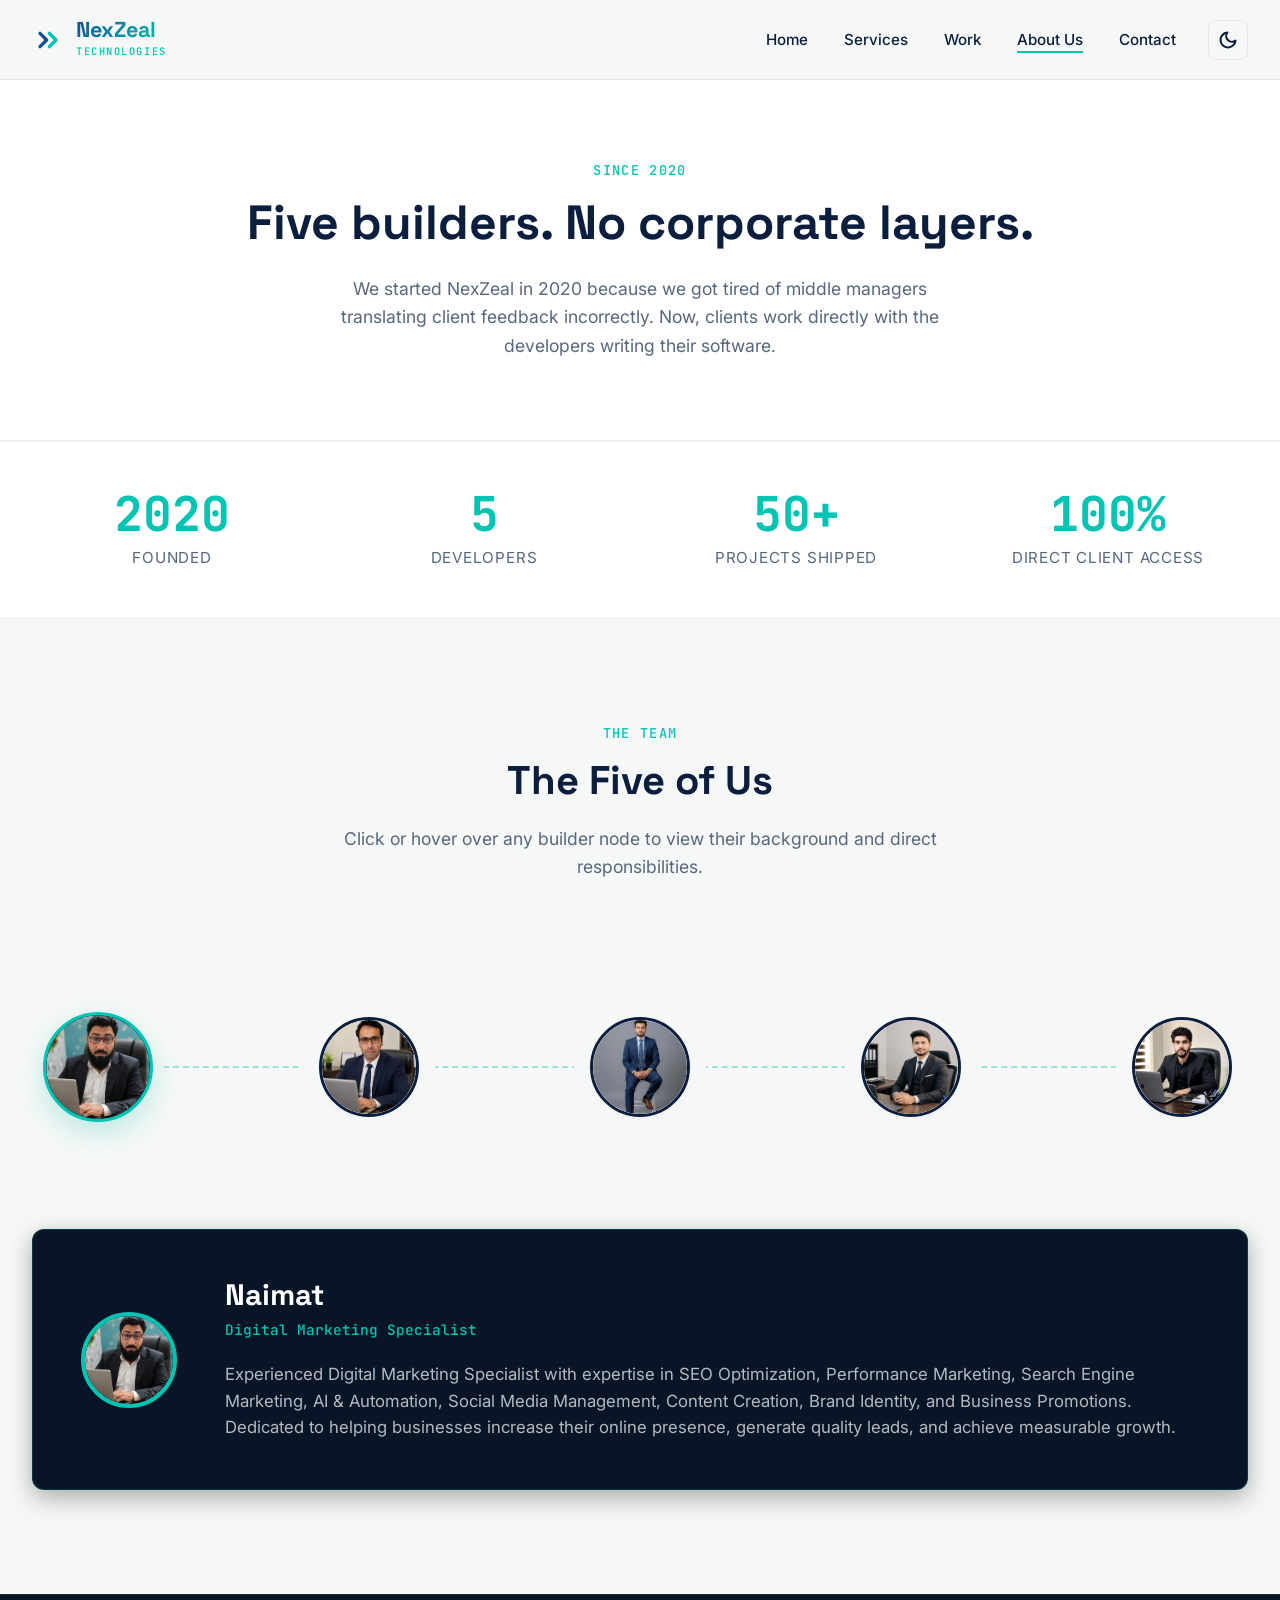
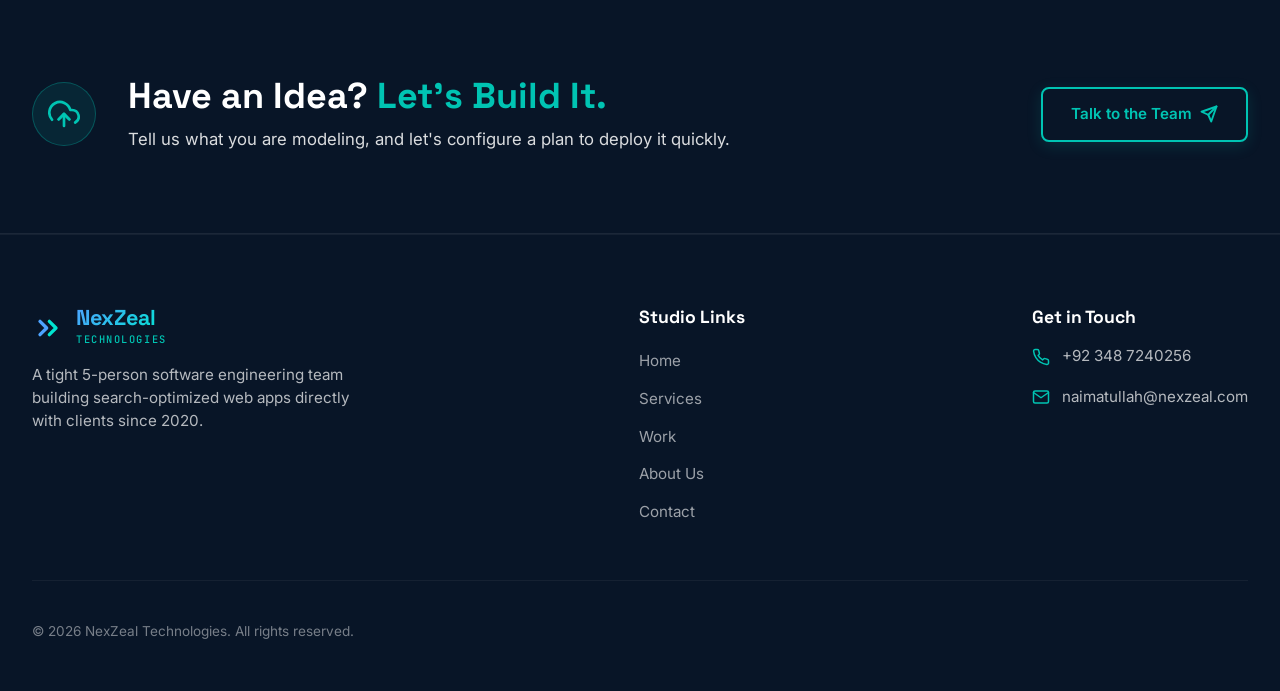
==== about.html @ e2d45c92 "J" ====
<!DOCTYPE html>
<html lang="en">
<head>
    <meta charset="UTF-8">
    <meta name="viewport" content="width=device-width, initial-scale=1.0">
    <title>About Us — NexZeal Technologies Team</title>
    <meta name="description" content="Meet Naimat, Sohail, Haseeb, Hamza, and Irfan — the hands-on engineering team behind NexZeal.">
    <!-- CSS Link -->
    <link rel="stylesheet" href="css/main.css?v=1.2.8">
    <script>
        if (localStorage.getItem('theme') === 'dark') {
            document.documentElement.classList.add('dark-theme');
        }
    </script>
</head>
<body>
    <!-- Preloader Overlay -->
    <div id="preloader" class="preloader">
        <div class="preloader-inner">
            <div class="preloader-logo-wrapper">
                <div class="preloader-icon-container">
                    <div class="preloader-logo-icon">
                        <svg viewBox="0 0 24 24" width="24" height="24" stroke="currentColor" stroke-width="2.5" fill="none" stroke-linecap="round" stroke-linejoin="round">
                            <polyline points="13 17 18 12 13 7"></polyline>
                            <polyline points="6 17 11 12 6 7"></polyline>
                        </svg>
                    </div>
                    <div class="preloader-spinner"></div>
                </div>
                <div class="preloader-logo-text">
                    <span class="preloader-logo-main">NexZeal</span>
                    <span class="preloader-logo-sub">TECHNOLOGIES</span>
                </div>
            </div>
        </div>
    </div>

    <!-- ==========================================================================
       A. NAVBAR
       ========================================================================== -->
    <nav class="navbar">
        <div class="container">
            <a href="index.html" class="logo" aria-label="NexZeal Technologies Home">
                <div class="logo-icon">
                    <svg viewBox="0 0 24 24" width="32" height="32" stroke="currentColor" stroke-width="2.5" fill="none" stroke-linecap="round" stroke-linejoin="round">
                        <polyline points="13 17 18 12 13 7"></polyline>
                        <polyline points="6 17 11 12 6 7"></polyline>
                    </svg>
                </div>
                <div class="logo-text">
                    <span class="logo-main">NexZeal</span>
                    <span class="logo-sub">TECHNOLOGIES</span>
                </div>
            </a>
            
            <ul class="nav-menu">
                <li><a href="index.html" class="nav-link">Home</a></li>
                <li><a href="services.html" class="nav-link">Services</a></li>
                <li><a href="work.html" class="nav-link">Work</a></li>
                <li><a href="about.html" class="nav-link active">About Us</a></li>
                <li><a href="contact.html" class="nav-link">Contact</a></li>
            </ul>

            <div class="nav-actions">
                <button class="theme-toggle-btn" aria-label="Toggle Light/Dark Theme">
                    <svg class="moon-icon" viewBox="0 0 24 24" width="20" height="20" stroke="currentColor" stroke-width="2.5" fill="none" stroke-linecap="round" stroke-linejoin="round">
                        <path d="M21 12.79A9 9 0 1 1 11.21 3 7 7 0 0 0 21 12.79z"></path>
                    </svg>
                    <svg class="sun-icon" viewBox="0 0 24 24" width="20" height="20" stroke="currentColor" stroke-width="2.5" fill="none" stroke-linecap="round" stroke-linejoin="round">
                        <circle cx="12" cy="12" r="5"></circle>
                        <line x1="12" y1="1" x2="12" y2="3"></line>
                        <line x1="12" y1="21" x2="12" y2="23"></line>
                        <line x1="4.22" y1="4.22" x2="5.64" y2="5.64"></line>
                        <line x1="18.36" y1="18.36" x2="19.78" y2="19.78"></line>
                        <line x1="1" y1="12" x2="3" y2="12"></line>
                        <line x1="21" y1="12" x2="23" y2="12"></line>
                        <line x1="4.22" y1="19.78" x2="5.64" y2="18.36"></line>
                        <line x1="18.36" y1="5.64" x2="19.78" y2="4.22"></line>
                    </svg>
                </button>
                <button class="menu-toggle" aria-label="Toggle navigation menu" aria-expanded="false">
                    <svg viewBox="0 0 24 24" width="28" height="28" stroke="currentColor" stroke-width="2" fill="none" stroke-linecap="round" stroke-linejoin="round">
                        <line x1="3" y1="12" x2="21" y2="12"></line>
                        <line x1="3" y1="6" x2="21" y2="6"></line>
                        <line x1="3" y1="18" x2="21" y2="18"></line>
                    </svg>
                </button>
            </div>
        </div>
    </nav>

    <!-- ==========================================================================
       B. PAGE HEADER
       ========================================================================== -->
    <header class="section-padding" style="background-color: var(--color-white); border-bottom: 1px solid var(--border-color); padding: 5rem 0;">
        <div class="container" style="text-align: center;">
            <span class="section-eyebrow">SINCE 2020</span>
            <h1 class="section-title reveal" style="font-size: 3rem; max-width: 800px; margin: 0 auto 1.5rem;">Five builders. No corporate layers.</h1>
            <p class="section-subtext reveal" style="max-width: 600px; margin: 0 auto;">We started NexZeal in 2020 because we got tired of middle managers translating client feedback incorrectly. Now, clients work directly with the developers writing their software.</p>
        </div>
    </header>

    <!-- ==========================================================================
       C. STATS STRIP
       ========================================================================== -->
    <section class="stats-strip">
        <div class="container">
            <div class="stats-grid">
                <div class="stat-item reveal">
                    <div class="stat-num">2020</div>
                    <div class="stat-label">Founded</div>
                </div>
                <div class="stat-item reveal">
                    <div class="stat-num">5</div>
                    <div class="stat-label">Developers</div>
                </div>
                <div class="stat-item reveal">
                    <div class="stat-num">50+</div>
                    <div class="stat-label">Projects Shipped</div>
                </div>
                <div class="stat-item reveal">
                    <div class="stat-num">100%</div>
                    <div class="stat-label">Direct Client Access</div>
                </div>
            </div>
        </div>
    </section>

    <!-- ==========================================================================
       D. THE FOUR OF US
       ========================================================================== -->
    <main class="section-padding">
        <div class="container">
            <div class="section-header reveal">
                <span class="section-eyebrow">THE TEAM</span>
                <h2 class="section-title">The Five of Us</h2>
                <p class="section-subtext">Click or hover over any builder node to view their background and direct responsibilities.</p>
            </div>

            <!-- Badge Interactive System -->
            <div class="team-container reveal">
                <div class="team-flow-wrapper">
                    <div class="team-connecting-line"></div>
                    
                    <!-- Node 1 -->
                    <div class="team-badge-node active" data-member="NA">
                        <div class="team-badge-circle">
                            <img src="img/avatar_naimat.jpg" alt="Naimat" class="team-node-img">
                        </div>
                    </div>
                    
                    <!-- Node 2 -->
                    <div class="team-badge-node" data-member="SO">
                        <div class="team-badge-circle">
                            <img src="img/avatar_sohail.jpg" alt="Sohail" class="team-node-img">
                        </div>
                    </div>

                    <!-- Node 3 -->
                    <div class="team-badge-node" data-member="HA">
                        <div class="team-badge-circle">
                            <img src="img/avatar_haseeb.jpg" alt="Haseeb" class="team-node-img">
                        </div>
                    </div>

                    <!-- Node 4 -->
                    <div class="team-badge-node" data-member="HM">
                        <div class="team-badge-circle">
                            <img src="img/avatar_hamza.jpg" alt="Hamza" class="team-node-img">
                        </div>
                    </div>

                    <!-- Node 5 -->
                    <div class="team-badge-node" data-member="IR">
                        <div class="team-badge-circle">
                            <img src="img/avatar_irfan.jpg" alt="Irfan" class="team-node-img">
                        </div>
                    </div>
                </div>

                <!-- Biography Card Panel -->
                <div class="team-details-card">
                    <div class="team-details-avatar" id="detail-avatar">
                        <img src="img/avatar_naimat.jpg" alt="Naimat" id="detail-avatar-img">
                    </div>
                    <div class="team-details-info">
                        <h3 id="detail-name">Naimat</h3>
                        <span id="detail-role">Digital Marketing Specialist</span>
                        <p id="detail-bio">Experienced Digital Marketing Specialist with expertise in SEO Optimization, Performance Marketing, Search Engine Marketing, AI & Automation, Social Media Management, Content Creation, Brand Identity, and Business Promotions. Dedicated to helping businesses increase their online presence, generate quality leads, and achieve measurable growth.</p>
                    </div>
                </div>
            </div>
        </div>
    </main>

    <!-- ==========================================================================
       E. CTA BANNER
       ========================================================================== -->
    <section class="cta-banner">
        <div class="container">
            <div class="cta-box">
                <div class="cta-content-wrapper">
                    <div class="cta-badge-icon">
                        <svg viewBox="0 0 24 24" width="32" height="32" stroke="currentColor" stroke-width="2" fill="none" stroke-linecap="round" stroke-linejoin="round">
                            <polyline points="16 16 12 12 8 16"></polyline>
                            <line x1="12" y1="12" x2="12" y2="21"></line>
                            <path d="M20.39 18.39A5 5 0 0 0 18 9h-1.26A8 8 0 1 0 3 16.3"></path>
                            <polyline points="16 16 12 12 8 16"></polyline>
                        </svg>
                    </div>
                    <div class="cta-content">
                        <h2>Have an Idea? <span class="text-teal">Let's Build It.</span></h2>
                        <p>Tell us what you are modeling, and let's configure a plan to deploy it quickly.</p>
                    </div>
                </div>
                <a href="contact.html" class="btn btn-primary">
                    Talk to the Team
                    <svg viewBox="0 0 24 24" width="18" height="18" stroke="currentColor" stroke-width="2.5" fill="none" stroke-linecap="round" stroke-linejoin="round">
                        <line x1="22" y1="2" x2="11" y2="13"></line>
                        <polygon points="22 2 15 22 11 13 2 9 22 2"></polygon>
                    </svg>
                </a>
            </div>
        </div>
    </section>

    <!-- ==========================================================================
       F. FOOTER
       ========================================================================== -->
    <footer class="footer">
        <div class="container">
            <div class="footer-top">
                <div class="footer-brand">
                    <a href="index.html" class="logo">
                        <div class="logo-icon">
                            <svg viewBox="0 0 24 24" width="32" height="32" stroke="currentColor" stroke-width="2.5" fill="none" stroke-linecap="round" stroke-linejoin="round">
                                <polyline points="13 17 18 12 13 7"></polyline>
                                <polyline points="6 17 11 12 6 7"></polyline>
                            </svg>
                        </div>
                        <div class="logo-text">
                            <span class="logo-main">NexZeal</span>
                            <span class="logo-sub">TECHNOLOGIES</span>
                        </div>
                    </a>
                    <p class="footer-desc">A tight 5-person software engineering team building search-optimized web apps directly with clients since 2020.</p>
                </div>
                
                <div class="footer-links-col">
                    <h4 class="footer-links-title">Studio Links</h4>
                    <ul class="footer-links-list">
                        <li class="footer-link-item"><a href="index.html">Home</a></li>
                        <li class="footer-link-item"><a href="services.html">Services</a></li>
                        <li class="footer-link-item"><a href="work.html">Work</a></li>
                        <li class="footer-link-item"><a href="about.html">About Us</a></li>
                        <li class="footer-link-item"><a href="contact.html">Contact</a></li>
                    </ul>
                </div>

                <div class="footer-contact-info">
                    <h4 class="footer-links-title">Get in Touch</h4>
                    <div class="footer-contact-item">
                        <svg viewBox="0 0 24 24" width="18" height="18" stroke="currentColor" stroke-width="2" fill="none" stroke-linecap="round" stroke-linejoin="round">
                            <path d="M22 16.92v3a2 2 0 0 1-2.18 2 19.79 19.79 0 0 1-8.63-3.07 19.5 19.5 0 0 1-6-6 19.79 19.79 0 0 1-3.07-8.67A2 2 0 0 1 4.11 2h3a2 2 0 0 1 2 1.72 12.84 12.84 0 0 0 .7 2.81 2 2 0 0 1-.45 2.11L8.09 9.91a16 16 0 0 0 6 6l1.27-1.27a2 2 0 0 1 2.11-.45 12.84 12.84 0 0 0 2.81.7A2 2 0 0 1 22 16.92z"></path>
                        </svg>
                        <span>+92 348 7240256</span>
                    </div>
                    <div class="footer-contact-item">
                        <svg viewBox="0 0 24 24" width="18" height="18" stroke="currentColor" stroke-width="2" fill="none" stroke-linecap="round" stroke-linejoin="round">
                            <path d="M4 4h16c1.1 0 2 .9 2 2v12c0 1.1-.9 2-2 2H4c-1.1 0-2-.9-2-2V6c0-1.1.9-2 2-2z"></path>
                            <polyline points="22,6 12,13 2,6"></polyline>
                        </svg>
                        <span>naimatullah@nexzeal.com</span>
                    </div>
                </div>
            </div>

            <div class="footer-bottom">
                <p>&copy; 2026 NexZeal Technologies. All rights reserved.</p>
            </div>
        </div>
    </footer>

    <!-- Script File -->
    <script src="js/main.js?v=1.2.8"></script>
</body>
</html>
---- css/main.css ----
/* ==========================================================================
   NEXZEAL TECHNOLOGIES - DESIGN SYSTEM & LAYOUTS
   ========================================================================== */

/* Typography Import */
@import url('https://fonts.googleapis.com/css2?family=Space+Grotesk:wght@600;700&family=Inter:wght@400;500;600&family=JetBrains+Mono:wght@400;500&display=swap');

:root {
    /* Color Tokens */
    --color-brand-blue: #154f93;
    --color-brand-teal: #00c4b3;
    --brand-gradient: linear-gradient(135deg, var(--color-brand-blue) 0%, var(--color-brand-teal) 100%);

    --color-navy-ink: #0B1E3D;
    --color-navy-deep: #081527;
    --color-teal: var(--color-brand-teal);
    --color-teal-bright: #00e5d0;
    --color-paper: #F6F8F7;
    --color-mist: #E6F9F7;
    --color-light-blue: #E8F1FC;
    --color-slate: #56677E;
    --color-white: #FFFFFF;
    --border-color: rgba(11, 30, 61, 0.08);

    /* Fonts */
    --font-heading: 'Space Grotesk', sans-serif;
    --font-body: 'Inter', sans-serif;
    --font-mono: 'JetBrains Mono', monospace;

    /* Spacing & Borders */
    --radius-lg: 12px;
    --radius-md: 8px;
    --radius-circle: 50%;
    
    /* Shadows */
    --shadow-sm: 0 4px 12px rgba(11, 30, 61, 0.02);
    --shadow-md: 0 10px 30px rgba(11, 30, 61, 0.05);
    --shadow-lg: 0 20px 40px rgba(11, 30, 61, 0.08);

    /* Spacing & Transitions */
    --transition: all 0.3s cubic-bezier(0.16, 1, 0.3, 1);
}

/* Dark Theme Variables */
.dark-theme {
    --color-paper: #081527;
    --color-white: #0B1E3D;
    --color-navy-ink: #FFFFFF;
    --color-navy-deep: #030A14;
    --color-mist: rgba(0, 196, 179, 0.12);
    --color-light-blue: #0E2954;
    --color-slate: #A0B0C5;
    --border-color: rgba(255, 255, 255, 0.12);
}

/* Base Resets */
*, *::before, *::after {
    box-sizing: border-box;
    margin: 0;
    padding: 0;
}

html {
    scroll-behavior: smooth;
    font-size: 16px;
    -webkit-font-smoothing: antialiased;
    background-color: var(--color-paper);
    max-width: 100%;
    overflow-x: hidden;
}

body {
    font-family: var(--font-body);
    background-color: var(--color-paper);
    color: var(--color-navy-ink);
    line-height: 1.6;
    max-width: 100%;
    overflow-x: hidden;
}

/* Typography & Links */
h1, h2, h3, h4, h5, h6 {
    font-family: var(--font-heading);
    font-weight: 700;
    color: var(--color-navy-ink);
    line-height: 1.2;
}

a {
    color: inherit;
    text-decoration: none;
    transition: var(--transition);
}

img {
    max-width: 100%;
    height: auto;
    display: block;
}

.text-teal {
    color: var(--color-teal);
}

/* Layout Container */
.container {
    width: 100%;
    max-width: 1280px;
    margin: 0 auto;
    padding: 0 2rem;
}

.section-padding {
    padding: 6.5rem 0;
}

.section-header {
    text-align: center;
    max-width: 700px;
    margin: 0 auto 4rem auto;
}

.section-eyebrow {
    font-family: var(--font-mono);
    font-size: 0.85rem;
    font-weight: 500;
    color: var(--color-teal);
    text-transform: uppercase;
    letter-spacing: 0.1em;
    margin-bottom: 0.75rem;
    display: block;
}

.section-title {
    font-size: 2.5rem;
    margin-bottom: 1.25rem;
}

.section-subtext {
    font-size: 1.1rem;
    color: var(--color-slate);
}

/* Buttons */
.btn {
    display: inline-flex;
    align-items: center;
    justify-content: center;
    font-family: var(--font-body);
    font-weight: 600;
    font-size: 0.95rem;
    padding: 0.85rem 1.75rem;
    border-radius: var(--radius-md);
    border: 2px solid transparent;
    cursor: pointer;
    transition: var(--transition);
    gap: 0.5rem;
}

.btn-primary {
    background: #081527;
    color: #00c4b3;
    border: 2px solid #00c4b3;
    box-shadow: 0 4px 15px rgba(0, 196, 179, 0.15);
}

.btn-primary:hover, .btn-primary:focus {
    background: #00c4b3;
    color: #081527;
    box-shadow: 0 8px 25px rgba(0, 196, 179, 0.35);
    transform: translateY(-2px);
    outline: none;
}

.btn-secondary {
    background-color: #081527;
    border: 2px solid #00c4b3;
    color: #00c4b3;
    box-shadow: 0 4px 15px rgba(0, 196, 179, 0.15);
}

.btn-secondary:hover, .btn-secondary:focus {
    background-color: #00c4b3;
    color: #081527;
    box-shadow: 0 8px 25px rgba(0, 196, 179, 0.35);
    transform: translateY(-2px);
    outline: none;
}

.btn-ghost {
    background-color: transparent;
    color: #00c4b3;
    border-color: transparent;
}

.btn-ghost:hover, .btn-ghost:focus {
    color: #00e5d0;
    outline: none;
}

/* Keyboard Accessibility */
a:focus-visible, button:focus-visible, input:focus-visible, textarea:focus-visible {
    outline: 3px solid var(--color-teal);
    outline-offset: 3px;
}

/* ==========================================================================
   ANIMATIONS & TRANSITIONS (SCROLL & HOVER)
   ========================================================================== */
.reveal {
    opacity: 0;
    transform: translateY(20px);
    transition: opacity 0.6s cubic-bezier(0.16, 1, 0.3, 1), transform 0.6s cubic-bezier(0.16, 1, 0.3, 1);
}

.reveal.revealed {
    opacity: 1;
    transform: translateY(0);
}

/* Page Section Scroll Reveal Animations */
.section-reveal {
    opacity: 0;
    transition: opacity 1.2s cubic-bezier(0.16, 1, 0.3, 1);
}

.section-reveal > * {
    transform: translateY(15px);
    transition: transform 1.2s cubic-bezier(0.16, 1, 0.3, 1);
}

.section-reveal.section-revealed {
    opacity: 1;
}

.section-reveal.section-revealed > * {
    transform: translateY(0);
}

/* Typing cursor animation */
.typing-cursor {
    color: var(--color-teal);
    margin-left: 2px;
    animation: blink-cursor 0.8s step-end infinite;
    font-weight: 300;
    display: inline-block;
}

@keyframes blink-cursor {
    from, to { opacity: 1; }
    50% { opacity: 0; }
}

/* Hero entrance orchestrations */
.hero-animate-title {
    opacity: 0;
    transform: translateY(15px);
    animation: heroFadeIn 0.6s cubic-bezier(0.16, 1, 0.3, 1) forwards;
}

.hero-animate-text {
    opacity: 0;
    transform: translateY(15px);
    animation: heroFadeIn 0.6s cubic-bezier(0.16, 1, 0.3, 1) forwards;
    animation-delay: 0.15s;
}

.hero-animate-actions {
    opacity: 0;
    transform: translateY(15px);
    animation: heroFadeIn 0.6s cubic-bezier(0.16, 1, 0.3, 1) forwards;
    animation-delay: 0.30s;
}

.hero-animate-terminal {
    opacity: 0;
    transform: translateY(20px);
    animation: heroFadeIn 0.8s cubic-bezier(0.16, 1, 0.3, 1) forwards;
    animation-delay: 0.45s;
}

@keyframes heroFadeIn {
    to {
        opacity: 1;
        transform: translateY(0);
    }
}

/* Inner vector icon scales on hover */
.service-card:hover .service-illustration-wrapper svg,
.work-card:hover .work-thumbnail svg,
.feature-card:hover .feature-icon-box svg {
    transform: scale(1.05);
    transition: var(--transition);
}

/* Reduced Motion Override */
@media (prefers-reduced-motion: reduce) {
    .reveal, .section-reveal, .hero-animate-title, .hero-animate-text, .hero-animate-actions, .hero-animate-terminal {
        opacity: 1 !important;
        transform: none !important;
        animation: none !important;
        transition: none !important;
    }
}

/* ==========================================================================
   NAVIGATION BAR
   ========================================================================== */
.navbar {
    height: 80px;
    background-color: var(--color-paper);
    border-bottom: 1px solid var(--border-color);
    position: sticky;
    top: 0;
    z-index: 100;
}

.navbar .container {
    height: 100%;
    display: flex;
    align-items: center;
    justify-content: space-between;
}

/* Wordmark Logo */
.logo {
    display: flex;
    align-items: center;
    gap: 0.75rem;
    transition: transform 0.3s ease;
}

.logo:hover .logo-icon svg {
    transform: translateX(4px) scale(1.1);
}

.logo-icon {
    width: 32px;
    height: 32px;
    display: flex;
    align-items: center;
    justify-content: center;
}

.logo-icon svg {
    transition: transform 0.3s cubic-bezier(0.175, 0.885, 0.32, 1.275);
}

.logo-icon svg polyline:first-child {
    stroke: var(--color-brand-teal);
    transition: stroke 0.3s ease;
}

.logo-icon svg polyline:last-child {
    stroke: var(--color-brand-blue);
    transition: stroke 0.3s ease;
}

.logo:hover .logo-icon svg polyline:first-child {
    stroke: var(--color-teal-bright);
}

.logo:hover .logo-icon svg polyline:last-child {
    stroke: var(--color-light-blue);
}

.logo-text {
    display: flex;
    flex-direction: column;
}

.logo-main {
    font-family: var(--font-heading);
    font-size: 1.35rem;
    font-weight: 700;
    background: var(--brand-gradient);
    -webkit-background-clip: text;
    -webkit-text-fill-color: transparent;
    line-height: 1;
}

.logo-sub {
    font-family: var(--font-mono);
    font-size: 0.65rem;
    font-weight: 500;
    color: var(--color-teal);
    letter-spacing: 0.15em;
    margin-top: 0.15rem;
}

/* Brighter Logo for Dark Theme and Footer (always dark background) */
.dark-theme .logo-main,
.footer .logo-main {
    background: linear-gradient(135deg, #4da3ff 0%, #00e5d0 100%);
    -webkit-background-clip: text;
    -webkit-text-fill-color: transparent;
}

.dark-theme .logo-icon svg polyline:first-child,
.footer .logo-icon svg polyline:first-child {
    stroke: #00e5d0;
}

.dark-theme .logo-icon svg polyline:last-child,
.footer .logo-icon svg polyline:last-child {
    stroke: #4da3ff;
}

.dark-theme .logo:hover .logo-icon svg polyline:first-child,
.footer .logo:hover .logo-icon svg polyline:first-child {
    stroke: #ffffff;
}

.dark-theme .logo:hover .logo-icon svg polyline:last-child,
.footer .logo:hover .logo-icon svg polyline:last-child {
    stroke: #73b6ff;
}

/* Nav Menu Links */
.nav-menu {
    display: flex;
    align-items: center;
    list-style: none;
    gap: 2.25rem;
    margin-left: auto;
    margin-right: 2rem;
}

.nav-link {
    font-weight: 500;
    font-size: 0.95rem;
    color: var(--color-navy-ink);
    position: relative;
    padding: 0.25rem 0;
}

.nav-link::after {
    content: '';
    position: absolute;
    bottom: 0;
    left: 0;
    width: 0;
    height: 2px;
    background-color: var(--color-teal);
    transition: var(--transition);
}

.nav-link:hover::after, .nav-link.active::after {
    width: 100%;
}

.nav-actions {
    display: flex;
    align-items: center;
    gap: 1.5rem;
}

.menu-toggle {
    display: none;
    background: none;
    border: none;
    cursor: pointer;
    color: var(--color-navy-ink);
}

/* ==========================================================================
   HERO SECTION
   ========================================================================== */
.hero-section {
    padding: 3rem 0 6rem 0;
    position: relative;
    overflow: hidden;
}

.hero-grid {
    display: grid;
    grid-template-columns: 1.1fr 0.9fr;
    gap: 4rem;
    align-items: center;
}

.hero-content {
    display: flex;
    flex-direction: column;
    align-items: flex-start;
}

.hero-eyebrow {
    font-family: var(--font-mono);
    font-size: 0.85rem;
    font-weight: 500;
    color: var(--color-teal);
    margin-bottom: 1.25rem;
    letter-spacing: 0.05em;
    display: flex;
    align-items: center;
    gap: 0.5rem;
}

.hero-title {
    font-size: 3.5rem;
    line-height: 1.15;
    margin-bottom: 1.5rem;
    letter-spacing: -0.01em;
}

/* Word-by-word Hero Title reveal */
.hero-title span {
    display: inline-block;
    opacity: 0;
    transform: translateY(20px);
    animation: wordReveal 0.6s cubic-bezier(0.16, 1, 0.3, 1) forwards;
}

.hero-title span:nth-child(1) { animation-delay: 0.05s; }
.hero-title span:nth-child(2) { animation-delay: 0.12s; }
.hero-title span:nth-child(3) { animation-delay: 0.19s; }
.hero-title span:nth-child(4) { animation-delay: 0.26s; }
.hero-title span:nth-child(5) { animation-delay: 0.33s; }
.hero-title span:nth-child(6) { animation-delay: 0.40s; }

@keyframes wordReveal {
    to {
        opacity: 1;
        transform: translateY(0);
    }
}

.hero-subtext {
    font-size: 1.2rem;
    color: var(--color-slate);
    margin-bottom: 2.5rem;
    max-width: 580px;
}

.hero-actions {
    display: flex;
    align-items: center;
    gap: 1.25rem;
}

/* Right Illustration Component */
.hero-illustration-wrapper {
    position: relative;
    width: 100%;
    height: 480px;
    display: flex;
    align-items: center;
    justify-content: center;
    perspective: 1200px;
    transform-style: preserve-3d;
}

/* Beautiful Custom Isometric Vector Scene */
.isometric-scene {
    width: 100%;
    height: 100%;
    position: relative;
    transform-style: preserve-3d;
    transform: rotateY(-18deg) rotateX(12deg) rotateZ(1deg);
    animation: float3D 6s ease-in-out infinite;
    transition: transform 0.6s cubic-bezier(0.16, 1, 0.3, 1);
}

.isometric-scene:hover {
    transform: rotateY(-6deg) rotateX(6deg) rotateZ(0deg);
}

.scene-layer {
    position: absolute;
    transition: var(--transition);
    transform-style: preserve-3d;
}

/* 3D Floating Animation */
@keyframes float3D {
    0%, 100% { transform: rotateY(-18deg) rotateX(12deg) rotateZ(1deg) translateY(0); }
    50% { transform: rotateY(-18deg) rotateX(12deg) rotateZ(1deg) translateY(-15px); }
}

@keyframes float {
    0%, 100% { transform: translateY(0); }
    50% { transform: translateY(-12px); }
}

.scene-rocket {
    width: 160px;
    height: 160px;
    top: 15%;
    right: 15%;
    z-index: 3;
    animation: float 5s ease-in-out infinite;
}

.scene-device {
    width: 280px;
    bottom: 10%;
    left: 5%;
    z-index: 2;
    transform: translateZ(30px);
    filter: drop-shadow(0 25px 50px rgba(0, 196, 179, 0.15));
}

.scene-code-block {
    width: 220px;
    top: 25%;
    left: 15%;
    z-index: 1;
    animation: float 6s ease-in-out infinite 0.5s;
    transform: translateZ(10px);
}

.floating-badge {
    position: absolute;
    background: var(--color-navy-ink);
    color: var(--color-white);
    border: 1px solid rgba(23, 191, 174, 0.25);
    border-radius: var(--radius-lg);
    padding: 0.55rem 1rem;
    font-family: var(--font-heading);
    font-weight: 600;
    font-size: 0.78rem;
    display: flex;
    align-items: center;
    gap: 0.4rem;
    bottom: 9%;
    left: 50%;
    right: auto;
    box-shadow: 0 12px 28px rgba(0, 196, 179, 0.2);
    z-index: 4;
    transform: translateX(-50%) translateZ(80px);
    transition: transform 0.3s ease, box-shadow 0.3s ease;
}

.floating-badge:hover {
    transform: translateX(-50%) translateZ(100px) scale(1.05);
    box-shadow: 0 16px 32px rgba(0, 196, 179, 0.3);
}

.floating-badge svg {
    color: var(--color-teal);
    animation: spin 8s linear infinite;
}

@keyframes spin {
    to { transform: rotate(360deg); }
}

/* ==========================================================================
   SERVICES TICKER STRIP (MARQUEE)
   ========================================================================== */
.services-ticker-strip {
    width: 100%;
    background-color: #081527;
    border-top: 1px solid rgba(0, 196, 179, 0.25);
    border-bottom: 1px solid rgba(0, 196, 179, 0.25);
    overflow: hidden;
    padding: 1.1rem 0;
    display: flex;
    align-items: center;
    position: relative;
    z-index: 10;
}

.ticker-track {
    display: flex;
    align-items: center;
    width: max-content;
    animation: marquee-scroll 55s linear infinite;
}

.ticker-track:hover {
    animation-play-state: paused;
}

.ticker-item {
    color: #ffffff;
    font-weight: 700;
    font-size: 1.05rem;
    letter-spacing: 1.5px;
    padding: 0 6rem;
    user-select: none;
    font-family: var(--font-mono);
    white-space: nowrap;
    flex-shrink: 0;
}

.ticker-separator {
    display: flex;
    align-items: center;
    justify-content: center;
}

.ticker-dot-glow {
    width: 8px;
    height: 8px;
    background-color: #00c4b3;
    border-radius: 50%;
    box-shadow: 0 0 10px #00c4b3, 0 0 20px #00c4b3;
    display: inline-block;
}

@keyframes marquee-scroll {
    0% {
        transform: translateX(0);
    }
    100% {
        transform: translateX(-33.3333%);
    }
}

/* ==========================================================================
   TRUSTED BY BRAND STRIP
   ========================================================================== */
.trusted-strip {
    background-color: var(--color-white);
    border-top: 1px solid var(--border-color);
    border-bottom: 1px solid var(--border-color);
    padding: 3.5rem 0;
    text-align: center;
}

.trusted-title {
    font-family: var(--font-mono);
    font-size: 0.75rem;
    color: var(--color-slate);
    text-transform: uppercase;
    letter-spacing: 0.1em;
    margin-bottom: 1.75rem;
}

.trusted-logos {
    display: grid;
    grid-template-columns: repeat(4, 1fr);
    gap: 1.5rem;
}

.trusted-card {
    background: #081527;
    color: #00c4b3;
    border: 2px solid rgba(0, 196, 179, 0.3);
    border-radius: var(--radius-md);
    padding: 1.5rem;
    font-family: var(--font-heading);
    font-weight: 700;
    font-size: 1.2rem;
    text-align: center;
    transition: transform 0.4s cubic-bezier(0.175, 0.885, 0.32, 1.275), box-shadow 0.3s ease, border-color 0.3s ease, background 0.3s ease, color 0.3s ease;
    box-shadow: 0 6px 20px rgba(0, 196, 179, 0.1);
    display: flex;
    align-items: center;
    justify-content: center;
}

.trusted-card:hover {
    transform: translateY(-8px) scale(1.03);
    background: #00c4b3;
    border-color: #00c4b3;
    color: #081527;
    box-shadow: 0 20px 35px rgba(0, 196, 179, 0.3);
}

.dark-theme .trusted-card {
    background: #081527;
    color: #00c4b3;
    border-color: rgba(0, 196, 179, 0.3);
}

.dark-theme .trusted-card:hover {
    background: #00c4b3;
    border-color: #00c4b3;
    color: #081527;
    box-shadow: 0 20px 35px rgba(0, 196, 179, 0.45);
}


/* ==========================================================================
   FEATURE STRIP
   ========================================================================== */
.feature-strip {
    background-color: var(--color-paper);
    padding: 6rem 0 5rem;
}

.feature-grid {
    display: grid;
    grid-template-columns: repeat(4, 1fr);
    gap: 2rem;
}

.feature-card {
    background: #081527;
    color: #00c4b3;
    border: 1px solid rgba(0, 196, 179, 0.2);
    border-bottom: 4px solid #00c4b3;
    border-radius: var(--radius-lg);
    padding: 2.25rem 2rem;
    box-shadow: 0 8px 25px rgba(0, 0, 0, 0.3), 0 0 15px rgba(0, 196, 179, 0.08);
    transition: var(--transition);
    text-align: center;
}

.feature-card:hover {
    transform: translateY(-8px);
    border-color: rgba(0, 196, 179, 0.6);
    border-bottom-color: #00e5d0;
    box-shadow: 
        0 20px 40px rgba(0, 0, 0, 0.4), 
        0 0 25px rgba(0, 196, 179, 0.2);
}

.feature-icon-box {
    width: 56px;
    height: 56px;
    border-radius: var(--radius-circle);
    background-color: rgba(255, 255, 255, 0.12);
    display: flex;
    align-items: center;
    justify-content: center;
    margin: 0 auto 1.5rem;
    transition: var(--transition);
}

.feature-svg-icon {
    width: 28px;
    height: 28px;
    transition: var(--transition);
}

/* Vibrant stroke colors for high contrast against dark gradient background */
.feature-grid .feature-card:nth-child(1) .feature-svg-icon {
    stroke: #ff7b5c !important; /* warm coral */
}
.feature-grid .feature-card:nth-child(2) .feature-svg-icon {
    stroke: #38bdf8 !important; /* sky blue */
}
.feature-grid .feature-card:nth-child(3) .feature-svg-icon {
    stroke: #fbbf24 !important; /* golden amber */
}
.feature-grid .feature-card:nth-child(4) .feature-svg-icon {
    stroke: #f43f5e !important; /* bright rose */
}

/* Feature Icon Box Hover States (Vibrant background + Matching outer glow) */
.feature-grid .feature-card:nth-child(1):hover .feature-icon-box {
    background-color: #ff7b5c;
    box-shadow: 0 0 20px rgba(255, 123, 92, 0.6);
}
.feature-grid .feature-card:nth-child(1):hover .feature-svg-icon {
    stroke: #ffffff !important;
    transform: scale(1.1);
}

.feature-grid .feature-card:nth-child(2):hover .feature-icon-box {
    background-color: #38bdf8;
    box-shadow: 0 0 20px rgba(56, 189, 248, 0.6);
}
.feature-grid .feature-card:nth-child(2):hover .feature-svg-icon {
    stroke: var(--color-navy-deep) !important;
    transform: scale(1.1);
}

.feature-grid .feature-card:nth-child(3):hover .feature-icon-box {
    background-color: #fbbf24;
    box-shadow: 0 0 20px rgba(251, 191, 36, 0.6);
}
.feature-grid .feature-card:nth-child(3):hover .feature-svg-icon {
    stroke: var(--color-navy-deep) !important;
    transform: scale(1.1);
}

.feature-grid .feature-card:nth-child(4):hover .feature-icon-box {
    background-color: #f43f5e;
    box-shadow: 0 0 20px rgba(244, 63, 94, 0.6);
}
.feature-grid .feature-card:nth-child(4):hover .feature-svg-icon {
    stroke: #ffffff !important;
    transform: scale(1.1);
}

.feature-card h3 {
    font-size: 1.25rem;
    margin-bottom: 0.75rem;
    color: #00c4b3;
    transition: var(--transition);
}

.feature-card p {
    font-size: 0.95rem;
    color: rgba(0, 196, 179, 0.75);
    line-height: 1.5;
    transition: var(--transition);
}

/* Clean, premium text animation: slide up slightly and brighten */
.feature-card:hover h3 {
    color: #00e5d0;
    transform: translateY(-3px);
}

.feature-card:hover p {
    color: #00c4b3;
    transform: translateY(-3px);
}

/* ==========================================================================
   HOW WE WORK (PROCESS STRIP)
   ========================================================================== */
.process-section {
    background-color: var(--color-white);
    border-top: 1px solid var(--border-color);
    border-bottom: 1px solid var(--border-color);
}

.process-grid {
    display: grid;
    grid-template-columns: repeat(4, 1fr);
    gap: 2rem;
    position: relative;
}

.process-grid::before {
    content: '';
    position: absolute;
    top: 36px;
    left: 10%;
    right: 10%;
    height: 2px;
    border-top: 2px dashed rgba(23, 191, 174, 0.25);
    z-index: 1;
}

.process-step {
    text-align: center;
    position: relative;
    z-index: 2;
}

.process-num-badge {
    width: 72px;
    height: 72px;
    border-radius: var(--radius-circle);
    background-color: var(--color-paper);
    border: 2px solid var(--color-navy-ink);
    color: var(--color-navy-ink);
    font-family: var(--font-mono);
    font-size: 1.35rem;
    font-weight: 700;
    display: flex;
    align-items: center;
    justify-content: center;
    margin: 0 auto 1.5rem;
    transition: var(--transition);
}

.process-step:hover .process-num-badge {
    background-color: var(--color-navy-ink);
    border-color: var(--color-teal);
    color: var(--color-white);
    transform: scale(1.05);
}

.process-step h3 {
    font-size: 1.25rem;
    margin-bottom: 0.5rem;
}

.process-step p {
    font-size: 0.95rem;
    color: var(--color-slate);
    max-width: 240px;
    margin: 0 auto;
}

/* ==========================================================================
   CLIENT REVIEWS SECTION
   ========================================================================== */
.reviews-section {
    background-color: var(--color-mist);
    border-top: 1px solid var(--border-color);
    border-bottom: 1px solid var(--border-color);
}

.reviews-layout {
    display: grid;
    grid-template-columns: 380px 1fr;
    gap: 3.5rem;
    align-items: start;
}

.reviews-summary-col {
    display: flex;
    flex-direction: column;
    gap: 2rem;
    position: sticky;
    top: 110px;
}

.rating-summary-card {
    background: #081527;
    color: #ffffff;
    border: 1px solid rgba(0, 196, 179, 0.25);
    border-radius: var(--radius-lg);
    padding: 3rem 2rem;
    text-align: center;
    box-shadow: 0 10px 30px rgba(0, 0, 0, 0.4), 0 0 20px rgba(0, 196, 179, 0.05);
    transition: var(--transition);
}

.rating-summary-card:hover {
    transform: translateY(-5px);
    border-color: rgba(0, 196, 179, 0.4);
    box-shadow: 0 15px 40px rgba(0, 0, 0, 0.4), 0 0 30px rgba(0, 196, 179, 0.15);
}

.rating-number-container {
    font-family: var(--font-heading);
    font-size: 5rem;
    font-weight: 700;
    line-height: 1;
    margin-bottom: 0.5rem;
    background: linear-gradient(135deg, #ffffff 0%, #00e5d0 100%);
    -webkit-background-clip: text;
    -webkit-text-fill-color: transparent;
    display: inline-flex;
    align-items: baseline;
    justify-content: center;
}

.rating-plus {
    font-size: 2.5rem;
    color: #00e5d0;
    margin-left: 2px;
}

.rating-stars {
    display: flex;
    justify-content: center;
    gap: 0.35rem;
    font-size: 1.5rem;
    color: #00c4b3;
    margin-bottom: 0.75rem;
}

.rating-count {
    font-family: var(--font-mono);
    font-size: 0.85rem;
    color: var(--color-slate);
    margin-bottom: 1.5rem;
    letter-spacing: 0.05em;
}

.rating-summary-text {
    font-family: var(--font-heading);
    font-size: 1.35rem;
    font-weight: 600;
    line-height: 1.4;
    color: #ffffff;
    margin-bottom: 1.5rem;
}

.rating-avatars {
    display: flex;
    justify-content: center;
    align-items: center;
    margin-top: 1rem;
}

.avatar-overlapping {
    width: 44px;
    height: 44px;
    border-radius: 50%;
    border: 3px solid #081527;
    margin-left: -12px;
    object-fit: cover;
    transition: transform 0.3s ease, margin-left 0.3s ease;
}

.avatar-overlapping:first-child {
    margin-left: 0;
}

.rating-avatars:hover .avatar-overlapping {
    transform: translateX(4px);
    margin-left: -8px;
}

.rating-avatars:hover .avatar-overlapping:first-child {
    transform: none;
    margin-left: 0;
}

/* Trusted logos in reviews sidebar */
.trusted-logos-box {
    text-align: center;
    background: rgba(8, 21, 39, 0.95);
    border: 1px solid rgba(0, 196, 179, 0.2);
    border-radius: var(--radius-lg);
    padding: 2rem 1.5rem;
    box-shadow: 0 8px 25px rgba(0, 0, 0, 0.3);
}

.trusted-logos-title {
    font-family: var(--font-mono);
    font-size: 0.7rem;
    color: #00c4b3;
    text-transform: uppercase;
    letter-spacing: 0.12em;
    margin-bottom: 1.25rem;
}

.trusted-logos-grid {
    display: grid;
    grid-template-columns: repeat(2, 1fr);
    gap: 1rem;
}

.trusted-logos-grid .trusted-card {
    padding: 1rem 0.5rem;
    font-size: 0.95rem;
}

/* Right column layout */
.reviews-content-col {
    display: flex;
    flex-direction: column;
    gap: 2.5rem;
}

.section-header-left {
    text-align: left;
    max-width: 650px;
}

.reviews-list {
    display: flex;
    flex-direction: column;
    gap: 1.5rem;
}

/* Responsive updates for reviews section */
@media (max-width: 991px) {
    .reviews-layout {
        grid-template-columns: 1fr;
        gap: 3rem;
    }
    
    .reviews-summary-col {
        position: static;
        max-width: 500px;
        margin: 0 auto;
        width: 100%;
    }
    
    .section-header-left {
        text-align: center;
        margin: 0 auto;
    }
}

.review-card {
    background: #081527;
    color: #ffffff;
    border: 1px solid rgba(0, 196, 179, 0.2);
    border-radius: var(--radius-lg);
    padding: 2.5rem 2rem;
    box-shadow: 0 8px 25px rgba(0, 0, 0, 0.3), 0 0 15px rgba(0, 196, 179, 0.05);
    display: flex;
    flex-direction: column;
    justify-content: space-between;
    transition: transform 0.5s cubic-bezier(0.175, 0.885, 0.32, 1.275), box-shadow 0.3s ease, border-color 0.3s ease;
    transform-style: preserve-3d;
    perspective: 1000px;
}

.review-card:hover {
    transform: translateY(-12px) rotateX(4deg) rotateY(-3deg) scale(1.01);
    border-color: rgba(0, 196, 179, 0.5);
    box-shadow: 0 20px 40px rgba(0, 0, 0, 0.4), 0 0 30px rgba(0, 196, 179, 0.2);
}

.review-quote {
    font-size: 1rem;
    color: rgba(255, 255, 255, 0.85);
    margin-bottom: 1.75rem;
    line-height: 1.6;
    font-style: italic;
    transition: transform 0.5s cubic-bezier(0.175, 0.885, 0.32, 1.275);
}

.review-author {
    display: flex;
    align-items: center;
    gap: 1rem;
    transition: transform 0.5s cubic-bezier(0.175, 0.885, 0.32, 1.275);
}

.review-card:hover .review-quote {
    transform: translateZ(20px);
}

.review-card:hover .review-author {
    transform: translateZ(25px);
}

.review-avatar {
    width: 48px;
    height: 48px;
    border-radius: var(--radius-circle);
    background-color: rgba(0, 196, 179, 0.15);
    color: #00c4b3;
    font-family: var(--font-heading);
    font-weight: 700;
    font-size: 1rem;
    display: flex;
    align-items: center;
    justify-content: center;
    border: 2px solid rgba(0, 196, 179, 0.4);
    overflow: hidden;
}

.review-avatar img {
    width: 100%;
    height: 100%;
    object-fit: cover;
}

.author-meta h4 {
    font-size: 1rem;
    margin-bottom: 0.15rem;
    color: #00c4b3;
}

.author-meta p {
    font-size: 0.85rem;
    color: rgba(0, 196, 179, 0.65);
}

/* ==========================================================================
   WHAT WE DO (SERVICES GRID)
   ========================================================================== */
.services-section {
    background-color: var(--color-paper);
}

.services-slider-wrapper {
    position: relative;
    overflow: hidden;
    width: 100%;
    padding: 0.5rem 0 1.5rem;
    touch-action: pan-y;
}

.services-track {
    display: flex;
    gap: 2rem;
    transition: transform 0.5s cubic-bezier(0.25, 1, 0.5, 1);
    will-change: transform;
}

.service-card {
    flex: 0 0 calc(33.333% - 1.333rem);
    background: #081527;
    color: #ffffff;
    border: 1px solid rgba(0, 196, 179, 0.2);
    border-radius: var(--radius-lg);
    padding: 2.5rem 2rem;
    position: relative;
    overflow: hidden;
    display: flex;
    flex-direction: column;
    align-items: flex-start;
    transition: var(--transition);
    box-shadow: 0 8px 25px rgba(0, 0, 0, 0.3), 0 0 15px rgba(0, 196, 179, 0.05);
    transform-style: preserve-3d;
    perspective: 1000px;
}

.service-card:hover {
    transform: translateY(-12px) rotateX(4deg) rotateY(-3deg) scale(1.01);
    border-color: rgba(0, 196, 179, 0.5);
    box-shadow: 
        0 20px 40px rgba(0, 0, 0, 0.4), 
        0 0 30px rgba(0, 196, 179, 0.2);
}

.service-illustration-wrapper {
    height: 160px;
    width: 100%;
    display: flex;
    align-items: center;
    justify-content: center;
    background-color: rgba(0, 196, 179, 0.06);
    border-radius: var(--radius-md);
    margin-bottom: 1.75rem;
    overflow: hidden;
    transition: transform 0.5s cubic-bezier(0.175, 0.885, 0.32, 1.275), border-color 0.3s ease;
    border: 1px solid rgba(0, 196, 179, 0.12);
}

.service-illustration-wrapper .service-img {
    width: 100%;
    height: 100%;
    object-fit: cover;
    transition: transform 0.6s cubic-bezier(0.165, 0.84, 0.44, 1);
}

.service-card:hover .service-illustration-wrapper {
    border-color: rgba(0, 196, 179, 0.4);
    transform: translateZ(30px);
}

.service-card:hover .service-illustration-wrapper .service-img {
    transform: scale(1.05);
}

.service-card h3 {
    font-size: 1.45rem;
    margin-bottom: 0.85rem;
    color: #00c4b3;
    transition: transform 0.5s cubic-bezier(0.175, 0.885, 0.32, 1.275);
}

.service-card p {
    font-size: 0.95rem;
    color: rgba(255, 255, 255, 0.75);
    line-height: 1.6;
    margin-bottom: 2rem;
    transition: transform 0.5s cubic-bezier(0.175, 0.885, 0.32, 1.275);
}

.service-card-arrow {
    width: 40px;
    height: 40px;
    border-radius: var(--radius-circle);
    background-color: rgba(0, 196, 179, 0.15);
    color: #00c4b3;
    border: 1px solid rgba(0, 196, 179, 0.3);
    display: flex;
    align-items: center;
    justify-content: center;
    align-self: flex-end;
    margin-top: auto;
    transition: transform 0.5s cubic-bezier(0.175, 0.885, 0.32, 1.275), background-color 0.3s ease, color 0.3s ease;
}

.service-card:hover .service-card-arrow {
    background-color: #00c4b3;
    color: #081527;
    transform: translateZ(25px);
}

.service-card:hover h3 {
    transform: translateZ(20px);
}

.service-card:hover p {
    transform: translateZ(10px);
}

/* Slider Navigation Controls */
.slider-controls {
    display: flex;
    align-items: center;
    justify-content: center;
    gap: 2rem;
    margin-top: 3.5rem;
}

.slider-btn {
    width: 48px;
    height: 48px;
    border-radius: var(--radius-circle);
    background-color: #081527;
    border: 2px solid #00c4b3;
    color: #00c4b3;
    display: flex;
    align-items: center;
    justify-content: center;
    cursor: pointer;
    flex-shrink: 0;
    transition: all 0.3s cubic-bezier(0.165, 0.84, 0.44, 1);
    box-shadow: 0 4px 12px rgba(0, 196, 179, 0.1);
}

.slider-btn:hover:not(:disabled) {
    background: #00c4b3;
    color: #081527;
    border-color: #00c4b3;
    transform: scale(1.08);
    box-shadow: 0 8px 20px rgba(0, 196, 179, 0.3);
}

.slider-btn:disabled {
    opacity: 0.2;
    border-color: rgba(0, 196, 179, 0.2);
    color: rgba(0, 196, 179, 0.2);
    cursor: not-allowed;
}

.slider-dots {
    display: flex;
    gap: 0.75rem;
    align-items: center;
}

.slider-dot {
    width: 10px;
    height: 10px;
    border-radius: 50%;
    background-color: rgba(8, 21, 39, 0.2);
    cursor: pointer;
    transition: all 0.3s ease;
}

.slider-dot.active {
    width: 28px;
    border-radius: 5px;
    background-color: var(--color-teal-bright);
    box-shadow: 0 0 10px rgba(0, 229, 208, 0.5);
}

.dark-theme .slider-dot {
    background-color: rgba(255, 255, 255, 0.2);
}

.dark-theme .slider-dot.active {
    background-color: var(--color-teal-bright);
}

@media (max-width: 1024px) {
    .service-card {
        flex: 0 0 calc(50% - 1rem);
    }
}

@media (max-width: 580px) {
    .services-track {
        gap: 1rem;
    }
    .service-card {
        flex: 0 0 100%;
        padding: 2rem 1.5rem;
    }
    .service-card h3 {
        font-size: 1.25rem;
        margin-bottom: 0.65rem;
    }
    .service-card p {
        font-size: 0.88rem;
        line-height: 1.5;
        margin-bottom: 1.5rem;
    }
    .service-illustration-wrapper {
        height: 130px;
        margin-bottom: 1.25rem;
    }
    .slider-btn {
        width: 44px;
        height: 44px;
        flex-shrink: 0;
    }
    .slider-controls {
        display: flex !important;
        align-items: center;
        justify-content: center;
        gap: 1.5rem;
        margin-top: 0.5rem;
        margin-bottom: 2.5rem;
    }
    .slider-dots {
        display: flex;
        gap: 0.6rem;
        align-items: center;
    }
    .slider-dot {
        width: 8px;
        height: 8px;
    }
    .slider-dot.active {
        width: 20px;
        border-radius: 4px;
        background-color: #00c4b3;
        box-shadow: 0 0 8px rgba(0, 196, 179, 0.4);
    }
}

/* Alternating service layouts for services.html */
.service-block-row {
    display: grid;
    grid-template-columns: 1fr 1fr;
    gap: 4rem;
    align-items: center;
    padding: 5rem 0;
}

.service-block-row:nth-child(even) {
    direction: rtl;
}

.service-block-row:nth-child(even) .service-block-content {
    direction: ltr;
}

.service-block-image-box {
    background-color: var(--color-white);
    border: 1px solid var(--border-color);
    border-radius: var(--radius-lg);
    padding: 0;
    box-shadow: var(--shadow-sm);
    display: flex;
    align-items: center;
    justify-content: center;
    min-height: 320px;
    overflow: hidden;
}

.service-block-image-box img,
.service-block-image-box .service-block-img {
    width: 100%;
    height: 100%;
    object-fit: cover;
    display: block;
}

.service-block-content {
    display: flex;
    flex-direction: column;
    align-items: flex-start;
}

.service-block-list {
    list-style: none;
    margin: 1.5rem 0 2rem;
    display: flex;
    flex-direction: column;
    gap: 0.75rem;
}

.service-block-list-item {
    display: flex;
    align-items: flex-start;
    gap: 0.75rem;
    font-size: 1rem;
    color: var(--color-navy-ink);
}

.service-block-list-item svg {
    color: var(--color-teal);
    flex-shrink: 0;
    margin-top: 0.25rem;
}

/* ==========================================================================
   FEATURED WORK PREVIEW
   ========================================================================== */
.featured-work-section {
    background-color: var(--color-white);
    border-top: 1px solid var(--border-color);
    border-bottom: 1px solid var(--border-color);
}

.featured-work-grid {
    display: grid;
    grid-template-columns: repeat(3, 1fr);
    gap: 2rem;
    margin-bottom: 3.5rem;
}

.featured-work-controls {
    display: none;
}

.featured-work-card {
    background-color: #081527;
    border: 1px solid rgba(0, 196, 179, 0.2);
    border-radius: var(--radius-lg);
    overflow: hidden;
    transition: transform 0.5s cubic-bezier(0.175, 0.885, 0.32, 1.275), box-shadow 0.3s ease, border-color 0.3s ease;
    box-shadow: 0 15px 35px rgba(0, 0, 0, 0.3), 0 5px 15px rgba(0, 196, 179, 0.05);
    transform-style: preserve-3d;
    perspective: 1000px;
    color: #ffffff;
}

.featured-work-card:hover {
    transform: translateY(-12px) rotateX(4deg) rotateY(-3deg) scale(1.01);
    border-color: rgba(0, 196, 179, 0.5);
    box-shadow: 
        0 20px 40px rgba(0, 0, 0, 0.45), 
        0 15px 25px rgba(0, 196, 179, 0.2), 
        0 0 30px rgba(0, 196, 179, 0.15);
}

.featured-work-thumb {
    height: 180px;
    background-color: rgba(0, 196, 179, 0.08);
    display: flex;
    align-items: center;
    justify-content: center;
    color: var(--color-teal);
    overflow: hidden;
    border-bottom: 1px solid rgba(255, 255, 255, 0.08);
    transition: transform 0.5s cubic-bezier(0.175, 0.885, 0.32, 1.275);
}

.project-img {
    width: 100%;
    height: 100%;
    object-fit: cover;
    transition: transform 0.5s ease;
}

.featured-work-card:hover .project-img {
    transform: scale(1.05) translateZ(10px);
}

.featured-work-info {
    padding: 1.75rem;
    transition: transform 0.5s cubic-bezier(0.175, 0.885, 0.32, 1.275);
}

.featured-work-card:hover .featured-work-thumb {
    transform: translateZ(25px);
}

.featured-work-card:hover .featured-work-info {
    transform: translateZ(15px);
}

.featured-work-tag {
    font-family: var(--font-mono);
    font-size: 0.7rem;
    color: var(--color-teal);
    text-transform: uppercase;
    letter-spacing: 0.05em;
    display: block;
    margin-bottom: 0.5rem;
}

.featured-work-title {
    font-size: 1.25rem;
    color: #ffffff;
    margin-bottom: 0.5rem;
}

.featured-work-desc {
    font-size: 0.9rem;
    color: rgba(255, 255, 255, 0.7);
    margin-bottom: 1.25rem;
}

.featured-work-link {
    font-size: 0.85rem;
    font-weight: 600;
    color: #ffffff;
    display: inline-flex;
    align-items: center;
    gap: 0.25rem;
}

.featured-work-card:hover .featured-work-link {
    color: var(--color-teal);
}

/* ==========================================================================
   WHY TEAMS CHOOSE US
   ========================================================================== */
.why-choose-section {
    background-color: var(--color-paper);
}

.why-choose-grid {
    display: grid;
    grid-template-columns: repeat(2, 1fr);
    gap: 2.5rem 2rem;
}

.why-choose-item {
    background-color: #081527;
    border: 1px solid rgba(0, 196, 179, 0.2);
    border-radius: var(--radius-lg);
    padding: 2.25rem 2rem;
    box-shadow: 0 8px 25px rgba(0, 0, 0, 0.3), 0 0 15px rgba(0, 196, 179, 0.05);
    transition: var(--transition);
    display: flex;
    align-items: flex-start;
    gap: 1.25rem;
    color: #ffffff;
    
    /* 3D perspective setup */
    transform-style: preserve-3d;
    perspective: 1000px;
}

.why-choose-item:hover {
    transform: translateY(-8px) rotateX(4deg) rotateY(-2deg);
    box-shadow: 
        0 15px 35px rgba(0, 0, 0, 0.4), 
        0 0 30px rgba(0, 196, 179, 0.2);
    border-color: rgba(0, 196, 179, 0.5);
}

.why-choose-icon {
    width: 36px;
    height: 36px;
    border-radius: var(--radius-circle);
    background-color: rgba(0, 196, 179, 0.12);
    color: var(--color-teal);
    display: flex;
    align-items: center;
    justify-content: center;
    flex-shrink: 0;
    transition: var(--transition);
}

.why-choose-item:hover .why-choose-icon {
    transform: translateZ(25px) scale(1.15);
    background-color: var(--color-teal);
    color: #ffffff;
}

.why-choose-info h3 {
    color: #ffffff;
    font-size: 1.25rem;
    margin-bottom: 0.5rem;
    transition: var(--transition);
}

.why-choose-item:hover .why-choose-info h3 {
    transform: translateZ(15px);
}

.why-choose-info p {
    font-size: 0.95rem;
    color: rgba(255, 255, 255, 0.7);
    line-height: 1.5;
}

/* ==========================================================================
   WORK (PORTFOLIO GRID)
   ========================================================================== */
.work-grid {
    display: grid;
    grid-template-columns: repeat(2, 1fr);
    gap: 2.5rem;
}

.work-card {
    background-color: #081527;
    border: 1px solid rgba(0, 196, 179, 0.2);
    border-radius: var(--radius-lg);
    overflow: hidden;
    box-shadow: 0 8px 25px rgba(0, 0, 0, 0.3), 0 0 15px rgba(0, 196, 179, 0.05);
    transition: transform 0.5s cubic-bezier(0.175, 0.885, 0.32, 1.275), box-shadow 0.3s ease, border-color 0.3s ease;
    transform-style: preserve-3d;
    perspective: 1000px;
    color: #ffffff;
}

.work-card:hover {
    transform: translateY(-10px) scale(1.01);
    box-shadow: 0 20px 40px rgba(0, 0, 0, 0.45), 0 0 30px rgba(0, 196, 179, 0.2);
    border-color: rgba(0, 196, 179, 0.5);
}

.work-thumbnail {
    width: 100%;
    aspect-ratio: 16/10;
    background-color: rgba(0, 196, 179, 0.08);
    overflow: hidden;
    position: relative;
    border-bottom: 1px solid rgba(255, 255, 255, 0.08);
    display: flex;
    align-items: center;
    justify-content: center;
    transition: transform 0.5s cubic-bezier(0.175, 0.885, 0.32, 1.275);
}

.work-thumbnail svg {
    width: 64px;
    height: 64px;
    color: var(--color-teal);
}

.work-info {
    padding: 2.25rem 2rem;
    display: flex;
    flex-direction: column;
    align-items: flex-start;
    transition: transform 0.5s cubic-bezier(0.175, 0.885, 0.32, 1.275);
}

.work-card:hover .work-thumbnail {
    transform: translateZ(20px);
}

.work-card:hover .work-info {
    transform: translateZ(12px);
}

.work-tag {
    font-family: var(--font-mono);
    font-size: 0.75rem;
    text-transform: uppercase;
    letter-spacing: 0.1em;
    color: var(--color-teal);
    margin-bottom: 0.75rem;
}

.work-title {
    font-size: 1.45rem;
    color: #ffffff;
    margin-bottom: 0.75rem;
}

.work-desc {
    font-size: 0.95rem;
    color: rgba(255, 255, 255, 0.7);
    line-height: 1.5;
    margin-bottom: 1.75rem;
}

.work-link {
    font-weight: 600;
    font-size: 0.9rem;
    color: #ffffff;
    display: flex;
    align-items: center;
    gap: 0.5rem;
}

.work-card:hover .work-link {
    color: var(--color-teal);
}

/* ==========================================================================
   ABOUT US - STATS STRIP & MONOGRAM BADGES
   ========================================================================== */
.stats-strip {
    background-color: var(--color-white);
    border-top: 1px solid var(--border-color);
    border-bottom: 1px solid var(--border-color);
    padding: 3rem 0;
}

.stats-grid {
    display: grid;
    grid-template-columns: repeat(4, 1fr);
    gap: 2rem;
}

.stat-item {
    text-align: center;
}

.stat-num {
    font-family: var(--font-mono);
    font-size: 3rem;
    font-weight: 700;
    color: var(--color-teal);
    line-height: 1;
    margin-bottom: 0.5rem;
}

.stat-label {
    font-size: 0.95rem;
    color: var(--color-slate);
    text-transform: uppercase;
    letter-spacing: 0.05em;
}

/* The Four of Us Badge Interface */
.team-container {
    margin-top: 4.5rem;
}

.team-flow-wrapper {
    position: relative;
    padding: 4rem 0;
    display: flex;
    justify-content: space-between;
    align-items: center;
}

.team-connecting-line {
    position: absolute;
    top: 50%;
    left: 5%;
    right: 5%;
    height: 2px;
    border-top: 2px dashed rgba(23, 191, 174, 0.4);
    z-index: 1;
    transform: translateY(-50%);
}

.team-badge-node {
    position: relative;
    z-index: 2;
    background-color: var(--color-paper);
    padding: 0 1rem;
}

.team-badge-circle {
    width: 100px;
    height: 100px;
    border-radius: var(--radius-circle);
    background-color: var(--color-white);
    border: 3px solid var(--color-navy-ink);
    display: flex;
    align-items: center;
    justify-content: center;
    cursor: pointer;
    font-family: var(--font-heading);
    font-weight: 700;
    font-size: 1.5rem;
    color: var(--color-navy-ink);
    transition: var(--transition);
    box-shadow: var(--shadow-sm);
    overflow: hidden;
}

.team-node-img {
    width: 100%;
    height: 100%;
    object-fit: cover;
    border-radius: var(--radius-circle);
    display: block;
}

.team-badge-node:hover .team-badge-circle, .team-badge-node.active .team-badge-circle {
    border-color: var(--color-teal);
    background-color: var(--color-navy-ink);
    color: var(--color-white);
    transform: scale(1.1);
    box-shadow: 0 10px 25px rgba(23, 191, 174, 0.25);
}

/* Panel card under badge flow displaying selection details */
.team-details-card {
    background-color: #081527;
    border: 1px solid rgba(0, 196, 179, 0.2);
    border-radius: var(--radius-lg);
    padding: 3rem;
    margin-top: 3rem;
    box-shadow: 0 8px 25px rgba(0, 0, 0, 0.3), 0 0 15px rgba(0, 196, 179, 0.05);
    display: flex;
    gap: 3rem;
    align-items: center;
    min-height: 240px;
}

.team-details-avatar {
    width: 96px;
    height: 96px;
    border-radius: var(--radius-circle);
    background-color: rgba(0, 196, 179, 0.12);
    color: var(--color-teal);
    font-family: var(--font-heading);
    font-weight: 700;
    font-size: 2rem;
    display: flex;
    align-items: center;
    justify-content: center;
    border: 4px solid var(--color-teal);
    flex-shrink: 0;
    overflow: hidden;
}

.team-details-avatar img {
    width: 100%;
    height: 100%;
    object-fit: cover;
    border-radius: var(--radius-circle);
    display: block;
}

.team-details-info {
    flex-grow: 1;
}

.team-details-info h3 {
    font-size: 1.85rem;
    color: #ffffff;
    margin-bottom: 0.25rem;
}

.team-details-info span {
    font-family: var(--font-mono);
    font-size: 0.9rem;
    color: var(--color-teal);
    font-weight: 500;
    display: block;
    margin-bottom: 1.25rem;
}

.team-details-info p {
    font-size: 1.05rem;
    color: rgba(255, 255, 255, 0.7);
    line-height: 1.6;
}

/* ==========================================================================
   CONTACT SECTION
   ========================================================================== */
.contact-grid {
    display: grid;
    grid-template-columns: 1.2fr 0.8fr;
    gap: 4rem;
    align-items: start;
}

.contact-card {
    background-color: #081527;
    border: 1px solid rgba(0, 196, 179, 0.2);
    border-radius: var(--radius-lg);
    padding: 3rem 2.5rem;
    box-shadow: 0 8px 25px rgba(0, 0, 0, 0.3), 0 0 15px rgba(0, 196, 179, 0.05);
}

.contact-form {
    display: flex;
    flex-direction: column;
    gap: 1.75rem;
}

.form-group {
    display: flex;
    flex-direction: column;
    gap: 0.5rem;
}

.form-group label {
    font-size: 0.9rem;
    font-weight: 600;
    color: #ffffff;
}

.form-control {
    font-family: var(--font-body);
    font-size: 0.95rem;
    width: 100%;
    padding: 0.85rem 1rem;
    border-radius: var(--radius-md);
    border: 1px solid rgba(255, 255, 255, 0.15);
    background-color: rgba(255, 255, 255, 0.05);
    color: #ffffff;
    transition: var(--transition);
}

.form-control::placeholder {
    color: rgba(255, 255, 255, 0.4);
}

.form-control:focus {
    border-color: var(--color-teal);
    background-color: rgba(255, 255, 255, 0.08);
    color: #ffffff;
    outline: none;
}

.info-column {
    display: flex;
    flex-direction: column;
    gap: 2rem;
}

.info-card {
    background-color: #081527;
    border: 1px solid rgba(0, 196, 179, 0.2);
    border-radius: var(--radius-lg);
    padding: 2.25rem 2rem;
    display: flex;
    flex-direction: column;
    gap: 1.5rem;
    box-shadow: 0 8px 25px rgba(0, 0, 0, 0.3), 0 0 15px rgba(0, 196, 179, 0.05);
}

.info-item {
    display: flex;
    align-items: center;
    gap: 1.25rem;
}

.info-icon-box {
    width: 48px;
    height: 48px;
    border-radius: var(--radius-circle);
    background-color: rgba(0, 196, 179, 0.12);
    color: var(--color-teal);
    display: flex;
    align-items: center;
    justify-content: center;
    box-shadow: 0 0 10px rgba(0, 196, 179, 0.15);
}

.info-content h4 {
    font-size: 0.95rem;
    color: rgba(255, 255, 255, 0.5);
    margin-bottom: 0.15rem;
}

.info-content p {
    font-size: 1.05rem;
    font-weight: 600;
    color: #ffffff;
}

.map-mock-card {
    background-color: #081527;
    border: 1px solid rgba(0, 196, 179, 0.2);
    border-radius: var(--radius-lg);
    padding: 1.5rem;
    box-shadow: 0 8px 25px rgba(0, 0, 0, 0.3), 0 0 15px rgba(0, 196, 179, 0.05);
    text-align: center;
    color: #ffffff;
}

.map-placeholder {
    height: 180px;
    background-color: var(--color-mist);
    border-radius: var(--radius-md);
    border: 1px dashed rgba(23, 191, 174, 0.3);
    display: flex;
    align-items: center;
    justify-content: center;
    color: var(--color-slate);
    font-family: var(--font-mono);
    font-size: 0.85rem;
}

.map-img {
    width: 100%;
    height: 180px;
    object-fit: cover;
    border-radius: var(--radius-md);
    display: block;
}

/* ==========================================================================
   CTA BANNER (FULL WIDTH NAVY DEEP)
   ========================================================================== */
.cta-banner {
    background-color: var(--color-navy-deep);
    color: #ffffff;
    padding: 5rem 0;
    border-top: 1px solid rgba(255, 255, 255, 0.08);
    border-bottom: 1px solid rgba(255, 255, 255, 0.08);
}

.cta-box {
    display: flex;
    align-items: center;
    justify-content: space-between;
    gap: 3rem;
}

.cta-content-wrapper {
    display: flex;
    align-items: center;
    gap: 2rem;
}

.cta-badge-icon {
    width: 64px;
    height: 64px;
    border-radius: var(--radius-circle);
    background-color: rgba(0, 196, 179, 0.1);
    color: #00c4b3;
    display: flex;
    align-items: center;
    justify-content: center;
    border: 1px solid rgba(0, 196, 179, 0.3);
}

.cta-content h2 {
    font-size: 2.25rem;
    color: #ffffff;
    margin-bottom: 0.5rem;
}

.cta-content p {
    font-size: 1.05rem;
    color: rgba(255, 255, 255, 0.85);
}

.cta-box .btn {
    background: #081527;
    color: #00c4b3;
    border: 2px solid #00c4b3;
    flex-shrink: 0;
    box-shadow: 0 4px 15px rgba(0, 196, 179, 0.15);
}

.cta-box .btn:hover {
    background: #00c4b3;
    color: #081527;
    box-shadow: 0 8px 25px rgba(0, 196, 179, 0.35);
}

/* ==========================================================================
   FOOTER
   ========================================================================== */
.footer {
    background-color: var(--color-navy-deep);
    color: rgba(255, 255, 255, 0.7);
    padding: 4.5rem 0 3rem;
    border-top: 1px solid rgba(255, 255, 255, 0.05);
}

.footer-top {
    display: flex;
    justify-content: space-between;
    align-items: flex-start;
    padding-bottom: 3.5rem;
    border-bottom: 1px solid rgba(255, 255, 255, 0.05);
    margin-bottom: 2.5rem;
}

.footer-brand {
    display: flex;
    flex-direction: column;
    gap: 1rem;
    max-width: 320px;
}

.footer-brand .logo-main {
    color: var(--color-white);
}

.footer-desc {
    font-size: 0.95rem;
    line-height: 1.5;
}

.footer-links-col {
    display: flex;
    flex-direction: column;
    gap: 1.25rem;
}

.footer-links-title {
    font-family: var(--font-heading);
    font-size: 1.1rem;
    font-weight: 700;
    color: #ffffff;
}

.footer-links-list {
    display: flex;
    flex-direction: column;
    gap: 0.75rem;
    list-style: none;
}

.footer-link-item a {
    font-size: 0.95rem;
    color: rgba(255, 255, 255, 0.6);
}

.footer-link-item a:hover {
    color: var(--color-teal);
}

.footer-contact-info {
    display: flex;
    flex-direction: column;
    gap: 1rem;
}

.footer-contact-item {
    display: flex;
    align-items: center;
    gap: 0.75rem;
    font-size: 0.95rem;
}

.footer-contact-item svg {
    color: var(--color-teal);
    width: 18px;
    height: 18px;
}

.footer-bottom {
    display: flex;
    justify-content: space-between;
    align-items: center;
    font-size: 0.85rem;
    color: rgba(255, 255, 255, 0.45);
}

/* ==========================================================================
   RESPONSIVE DESIGN (MEDIA QUERIES)
   ========================================================================== */
@media (max-width: 1024px) {
    .hero-grid {
        grid-template-columns: 1fr;
        gap: 3.5rem;
        text-align: center;
    }
    
    .hero-content {
        align-items: center;
    }
    
    .hero-actions {
        justify-content: center;
    }
    
    .hero-illustration-wrapper {
        height: 380px;
    }
    
    .trusted-logos {
        grid-template-columns: repeat(2, 1fr);
    }
    
    .feature-grid {
        grid-template-columns: repeat(2, 1fr);
    }
    
    .process-grid {
        grid-template-columns: repeat(2, 1fr);
        gap: 3rem;
    }
    
    .process-grid::before {
        display: none;
    }
    
    .reviews-grid {
        grid-template-columns: repeat(2, 1fr);
    }
    
    .services-grid {
        grid-template-columns: repeat(2, 1fr);
    }
    
    .service-block-row {
        grid-template-columns: 1fr;
        gap: 2.5rem;
        text-align: center;
    }
    
    .service-block-row:nth-child(even) {
        direction: ltr;
    }
    
    .service-block-content {
        align-items: center;
    }

    .service-block-list {
        margin: 1.5rem auto 2rem;
        width: fit-content;
        text-align: left;
        align-items: flex-start;
    }
    
    .featured-work-grid {
        grid-template-columns: repeat(2, 1fr);
    }
    
    .why-choose-grid {
        grid-template-columns: 1fr;
    }
    
    .work-grid {
        grid-template-columns: repeat(2, 1fr);
        gap: 1.5rem;
    }
    
    .stats-grid {
        grid-template-columns: repeat(2, 1fr);
        gap: 3rem;
    }
    
    .team-flow-wrapper {
        display: grid;
        grid-template-columns: repeat(2, 1fr);
        justify-items: center;
        gap: 2rem;
        padding: 2rem 0;
    }
    
    .team-connecting-line {
        display: none;
    }
    
    .team-details-card {
        flex-direction: column;
        text-align: center;
        padding: 2.5rem 2rem;
    }
    
    .contact-grid {
        grid-template-columns: 1fr;
        gap: 3rem;
    }
    
    .cta-box {
        flex-direction: column;
        text-align: center;
        gap: 2rem;
    }
    
    .cta-content-wrapper {
        flex-direction: column;
    }
}

@media (max-width: 768px) {
    .section-title {
        font-size: 2.15rem;
    }
    
    .hero-title {
        font-size: 2.75rem;
    }
    
    .nav-menu {
        display: none;
    }
    
    .nav-actions .btn {
        display: none;
    }
    
    .menu-toggle {
        display: block;
    }
    
    .footer-top {
        flex-direction: column;
        gap: 2.5rem;
    }
}

@media (max-width: 580px) {
    .isometric-scene {
        transform: rotateY(0deg) rotateX(0deg) rotateZ(0deg);
        animation: float3D-mobile 6s ease-in-out infinite;
    }
    
    @keyframes float3D-mobile {
        0%, 100% { transform: rotateY(0deg) rotateX(0deg) rotateZ(0deg) translateY(0); }
        50% { transform: rotateY(0deg) rotateX(0deg) rotateZ(0deg) translateY(-8px); }
    }

    .feature-grid {
        grid-template-columns: 1fr;
    }
    
    .process-grid {
        grid-template-columns: 1fr;
    }
    
    .reviews-grid {
        grid-template-columns: 1fr;
    }
    
    .services-grid {
        grid-template-columns: repeat(2, 1fr);
        gap: 1rem;
    }
    
    .trusted-logos {
        grid-template-columns: 1fr;
    }
    
    .work-grid {
        grid-template-columns: repeat(2, 1fr);
        gap: 1rem;
    }
    
    .featured-work-grid {
        display: flex !important;
        overflow-x: auto !important;
        scroll-snap-type: x mandatory !important;
        gap: 1.25rem !important;
        padding: 0.5rem 0.25rem 1.5rem 0.25rem !important;
        margin: 0 -1.25rem 2rem -1.25rem !important;
        padding-left: 1.25rem !important;
        padding-right: 1.25rem !important;
        scrollbar-width: none;
        -webkit-overflow-scrolling: touch !important;
    }
    
    .featured-work-grid::-webkit-scrollbar {
        display: none;
    }
    
    .featured-work-grid .featured-work-card {
        flex: 0 0 100% !important;
        scroll-snap-align: start !important;
        margin: 0 !important;
    }

    .featured-work-controls {
        display: flex !important;
        align-items: center;
        justify-content: center;
        gap: 1.5rem;
        margin-top: 0.5rem;
        margin-bottom: 2.5rem;
    }
    
    .work-slider-dots {
        display: flex;
        gap: 0.6rem;
        align-items: center;
    }
    
    .work-dot {
        width: 8px;
        height: 8px;
        border-radius: 50%;
        background-color: rgba(255, 255, 255, 0.2);
        cursor: pointer;
        transition: all 0.3s ease;
    }
    
    .work-dot.active {
        width: 20px;
        border-radius: 4px;
        background-color: #00c4b3;
        box-shadow: 0 0 8px rgba(0, 196, 179, 0.4);
    }
    
    .work-info,
    .featured-work-info {
        padding: 1.25rem 1rem !important;
    }
    
    .work-title,
    .featured-work-title {
        font-size: 1.1rem !important;
        margin-bottom: 0.5rem !important;
    }
    
    .work-desc,
    .featured-work-desc {
        font-size: 0.82rem !important;
        line-height: 1.4 !important;
        margin-bottom: 1rem !important;
    }
    
    .work-link,
    .featured-work-link {
        font-weight: 600;
        font-size: 0.8rem !important;
    }
    
    .stats-grid {
        grid-template-columns: 1fr;
    }
    
    .hero-actions {
        flex-direction: column;
        width: 100%;
    }
    
    .hero-actions .btn {
        width: 100%;
    }
    
    .footer-bottom {
        flex-direction: column;
        gap: 1rem;
        text-align: center;
    }

    /* Mobile-specific Hero Terminal Layout & Badge Fixes */
    .hero-illustration-wrapper {
        height: 420px !important;
    }
    
    .floating-badge {
        bottom: 5px !important;
        right: auto !important;
        left: 50% !important;
        transform: translateX(-50%) translateZ(80px) scale(0.9) !important;
    }

    /* Container Padding & Grid Alignment Updates */
    .container {
        padding: 0 1.25rem !important;
    }
    
    .contact-grid {
        display: block !important;
        width: 100% !important;
        margin: 0 !important;
        padding: 0 !important;
    }
    
    .contact-card {
        width: 100% !important;
        margin-bottom: 2rem !important;
        box-sizing: border-box !important;
    }
    
    .info-column {
        width: 100% !important;
        margin: 0 !important;
        padding: 0 !important;
    }

    /* Process Step Badge Colors (Mobile Only) */
    .process-step:nth-child(1) .process-num-badge {
        background-color: #00c4b3;
        border-color: #00c4b3;
        color: #081527;
    }
    .process-step:nth-child(2) .process-num-badge {
        background-color: #6366f1;
        border-color: #6366f1;
        color: #ffffff;
    }
    .process-step:nth-child(3) .process-num-badge {
        background-color: #f59e0b;
        border-color: #f59e0b;
        color: #081527;
    }
    .process-step:nth-child(4) .process-num-badge {
        background-color: #ec4899;
        border-color: #ec4899;
        color: #ffffff;
    }
}

/* Theme Toggle Button Style */
.theme-toggle-btn {
    background: none;
    border: 1px solid var(--border-color);
    border-radius: var(--radius-md);
    width: 40px;
    height: 40px;
    display: flex;
    align-items: center;
    justify-content: center;
    cursor: pointer;
    color: var(--color-navy-ink);
    transition: var(--transition);
}

.theme-toggle-btn:hover {
    background-color: var(--color-light-blue);
    border-color: var(--color-teal);
    color: var(--color-teal);
}

.theme-toggle-btn svg {
    transition: transform 0.5s cubic-bezier(0.16, 1, 0.3, 1);
}

.theme-toggle-btn:hover svg {
    transform: rotate(15deg);
}

/* Icon visibility transitions */
.dark-theme .theme-toggle-btn .sun-icon {
    display: block;
}

.dark-theme .theme-toggle-btn .moon-icon {
    display: none;
}

:not(.dark-theme) .theme-toggle-btn .sun-icon {
    display: none;
}

:not(.dark-theme) .theme-toggle-btn .moon-icon {
    display: block;
}

/* ==========================================================================
   ANIMATED HERO CTA BUTTON
   ========================================================================== */
.hero-cta-btn {
    display: inline-flex;
    align-items: center;
    gap: 0.6rem;
    padding: 0.75rem 1.6rem;
    background: #081527;
    color: #00c4b3;
    font-family: var(--font-heading);
    font-weight: 700;
    font-size: 0.95rem;
    border-radius: var(--radius-lg);
    border: 2px solid #00c4b3;
    box-shadow: 0 4px 15px rgba(0, 196, 179, 0.15);
    cursor: pointer;
    transition: all 0.4s cubic-bezier(0.175, 0.885, 0.32, 1.275);
    position: relative;
    overflow: hidden;
    z-index: 1;
}

/* Gradient background hover pulse */
.hero-cta-btn::before {
    content: '';
    position: absolute;
    top: 0;
    left: 0;
    width: 100%;
    height: 100%;
    background: #00c4b3;
    z-index: -1;
    opacity: 0;
    transition: opacity 0.4s ease;
}

.hero-cta-btn:hover::before {
    opacity: 1;
}

.hero-cta-btn:hover {
    transform: translateY(-3px) scale(1.02);
    color: #081527;
    border-color: #00c4b3;
    box-shadow: 0 10px 25px rgba(0, 196, 179, 0.3);
}

.hero-cta-btn svg {
    transition: transform 0.4s cubic-bezier(0.175, 0.885, 0.32, 1.275);
}

.hero-cta-btn:hover svg {
    transform: translateX(6px);
}

/* Theme adaptation for Dark Mode */
.dark-theme .hero-cta-btn {
    background: #081527;
    color: #00c4b3;
    border-color: #00c4b3;
}

.dark-theme .hero-cta-btn::before {
    background: #00c4b3;
}

.dark-theme .hero-cta-btn:hover {
    color: #081527;
    border-color: #00c4b3;
    box-shadow: 0 10px 25px rgba(0, 196, 179, 0.35);
}

/* Mobile Tactile Active/Touch Feedback Animations */
@media (hover: none) and (pointer: coarse) {
    /* Cards: full hover effect on tap */
    .service-card:active {
        transform: translateY(-10px) scale(1.01) !important;
        border-color: rgba(0, 196, 179, 0.5) !important;
        box-shadow: 0 20px 40px rgba(0, 0, 0, 0.4), 0 0 30px rgba(0, 196, 179, 0.2) !important;
        transition: transform 0.2s ease, box-shadow 0.2s ease, border-color 0.2s ease !important;
    }

    .review-card:active {
        transform: translateY(-10px) scale(1.01) !important;
        border-color: rgba(0, 196, 179, 0.5) !important;
        box-shadow: 0 20px 40px rgba(0, 0, 0, 0.4), 0 0 30px rgba(0, 196, 179, 0.2) !important;
        transition: transform 0.2s ease, box-shadow 0.2s ease !important;
    }

    .feature-card:active {
        transform: translateY(-6px) !important;
        border-color: rgba(0, 196, 179, 0.6) !important;
        border-bottom-color: #00e5d0 !important;
        box-shadow: 0 20px 40px rgba(0, 0, 0, 0.4), 0 0 25px rgba(0, 196, 179, 0.2) !important;
        transition: transform 0.2s ease, box-shadow 0.2s ease !important;
    }

    .trusted-card:active {
        transform: translateY(-6px) scale(1.02) !important;
        background: #00c4b3 !important;
        color: #081527 !important;
        border-color: #00c4b3 !important;
        box-shadow: 0 20px 35px rgba(0, 196, 179, 0.3) !important;
        transition: all 0.2s ease !important;
    }

    .featured-work-card:active,
    .work-card:active {
        transform: translateY(-8px) scale(1.01) !important;
        border-color: rgba(23, 191, 174, 0.45) !important;
        box-shadow: 0 20px 40px rgba(11, 30, 61, 0.25), 0 0 25px rgba(23, 191, 174, 0.15) !important;
        transition: transform 0.2s ease, box-shadow 0.2s ease !important;
    }

    .service-page-card:active {
        transform: translateY(-6px) !important;
        box-shadow: 0 15px 30px rgba(0, 196, 179, 0.15) !important;
        border-color: rgba(0, 196, 179, 0.3) !important;
        transition: transform 0.2s ease, box-shadow 0.2s ease !important;
    }

    /* Buttons: dark → teal fill on tap */
    .btn-primary:active,
    .hero-cta-btn:active,
    .cta-box .btn:active {
        background: #00c4b3 !important;
        color: #081527 !important;
        transform: scale(0.97) !important;
        transition: all 0.15s ease !important;
    }
}

/* ==========================================================================
   SERVICES PAGE 2-COLUMN GRID SYSTEM
   ========================================================================== */
.services-page-grid {
    display: grid;
    grid-template-columns: repeat(2, 1fr);
    gap: 2.5rem;
}

.service-page-card {
    background: #081527;
    border: 1px solid rgba(0, 196, 179, 0.2);
    border-radius: var(--radius-lg);
    overflow: hidden;
    display: flex;
    flex-direction: column;
    box-shadow: 0 8px 25px rgba(0, 0, 0, 0.3), 0 0 15px rgba(0, 196, 179, 0.05);
    transition: var(--transition);
    color: #ffffff;
}

.service-page-card:hover {
    transform: translateY(-8px);
    box-shadow: 0 15px 35px rgba(0, 0, 0, 0.4), 0 0 30px rgba(0, 196, 179, 0.2);
    border-color: rgba(0, 196, 179, 0.5);
}

.service-page-image-box {
    width: 100%;
    height: 240px;
    overflow: hidden;
    position: relative;
}

.service-page-img {
    width: 100%;
    height: 100%;
    object-fit: cover;
    transition: transform 0.5s cubic-bezier(0.16, 1, 0.3, 1);
}

.service-page-card:hover .service-page-img {
    transform: scale(1.05);
}

.service-page-content {
    padding: 2.5rem 2rem;
    display: flex;
    flex-direction: column;
    flex-grow: 1;
}

.service-page-content .section-eyebrow {
    margin-bottom: 0.5rem;
}

.service-page-content h3 {
    font-size: 1.6rem;
    color: #ffffff;
    margin: 0.5rem 0 1rem;
}

.service-page-content p {
    color: rgba(255, 255, 255, 0.7);
    font-size: 0.98rem;
    line-height: 1.6;
    margin-bottom: 1.5rem;
    flex-grow: 1;
}

/* Dynamic collapse styles for services page */
.read-more-btn {
    display: none;
}

.mobile-hidden-text {
    display: inline;
}

.mobile-hidden-details {
    display: block;
}

.service-page-list {
    list-style: none;
    padding: 0;
    margin: 0 0 2rem;
    display: flex;
    flex-direction: column;
    gap: 0.75rem;
}

.service-page-list li {
    display: flex;
    align-items: flex-start;
    gap: 0.75rem;
    font-size: 0.95rem;
    color: rgba(255, 255, 255, 0.85);
    line-height: 1.4;
}

.service-page-list li svg {
    color: var(--color-teal);
    flex-shrink: 0;
    margin-top: 3px;
}

/* Cards default styling is used for all service-page-cards */

/* Combined/13th Card balance alignment spanning 2 columns on desktop */
.service-page-card.full-width-card {
    grid-column: span 2;
    flex-direction: row;
}

.service-page-card.full-width-card .service-page-image-box {
    width: 50%;
    height: auto;
}

.service-page-card.full-width-card .service-page-content {
    width: 50%;
    padding: 3rem 2.5rem;
}

/* Dark mode overrides for cards */
.dark-theme .service-page-card {
    background: #081527;
}

/* Mobile & Tablet Overrides */
@media (max-width: 1024px) {
    .services-page-grid {
        grid-template-columns: repeat(2, 1fr);
        gap: 1.75rem;
    }
    
    .service-page-card.full-width-card {
        flex-direction: column;
    }
    
    .service-page-card.full-width-card .service-page-image-box {
        width: 100%;
        height: 200px;
    }
    
    .service-page-card.full-width-card .service-page-content {
        width: 100%;
        padding: 2.5rem 2rem;
    }
}

@media (max-width: 768px) {
    .service-page-card.full-width-card {
        grid-column: span 2;
    }
}



@media (max-width: 580px) {
    .contact-card,
    .info-card {
        padding: 1.5rem 1.25rem;
    }

    .services-page-grid {
        grid-template-columns: repeat(2, 1fr);
        gap: 1rem;
    }
    
    .service-page-image-box {
        height: 140px;
    }
    
    .service-page-content {
        padding: 1.25rem 1rem;
    }
    
    .service-page-content h3 {
        font-size: 1.1rem;
        margin-bottom: 0.5rem;
    }
    
    .service-page-content p {
        font-size: 0.82rem;
        line-height: 1.4;
        margin-bottom: 1rem;
    }
    
    .service-page-list {
        gap: 0.5rem;
        margin-bottom: 1.25rem;
    }
    
    .service-page-list li {
        font-size: 0.78rem;
        gap: 0.5rem;
    }
    
    .service-page-list li svg {
        width: 12px;
        height: 12px;
        margin-top: 2px;
    }
    
    .service-page-content .btn {
        padding: 0.6rem 1rem;
        font-size: 0.8rem;
        width: 100%;
        text-align: center;
        justify-content: center;
    }
    
    .service-page-card.full-width-card .service-page-image-box {
        height: 140px;
    }
    
    .service-page-card.full-width-card .service-page-content {
        padding: 1.25rem 1rem;
    }

    /* Mobile collapse rules for services page */
    .read-more-btn {
        display: inline-flex;
        align-items: center;
        gap: 0.25rem;
        background: transparent;
        border: none;
        color: #00c4b3;
        font-family: var(--font-mono);
        font-size: 0.72rem;
        font-weight: 700;
        text-transform: uppercase;
        cursor: pointer;
        padding: 0.25rem 0;
        margin-bottom: 1.25rem;
        align-self: flex-start;
        transition: color 0.3s ease;
    }
    
    .read-more-btn:hover {
        color: var(--color-teal-bright);
    }
    
    .mobile-collapsed .mobile-hidden-text {
        display: none;
    }
    
    .mobile-collapsed .mobile-hidden-details {
        display: none;
    }
    
    .mobile-collapsed .service-page-content p::after {
        content: "...";
        color: #00c4b3;
        font-weight: 700;
    }
}

/* ==========================================================================
   SCROLL TO TOP BUTTON
   ========================================================================== */
.scroll-to-top-btn {
    position: fixed;
    bottom: 2rem;
    right: 2rem;
    width: 46px;
    height: 46px;
    border-radius: var(--radius-circle);
    background-color: #081527;
    border: 2px solid #00c4b3;
    color: #00c4b3;
    display: flex;
    align-items: center;
    justify-content: center;
    cursor: pointer;
    z-index: 999;
    opacity: 0;
    visibility: hidden;
    transform: translateY(20px);
    transition: opacity 0.3s ease, visibility 0.3s ease, transform 0.3s ease, background-color 0.3s ease, color 0.3s ease, box-shadow 0.3s ease;
    box-shadow: 0 4px 15px rgba(0, 196, 179, 0.2);
}

.scroll-to-top-btn.visible {
    opacity: 1;
    visibility: visible;
    transform: translateY(0);
}

.scroll-to-top-btn:hover {
    background-color: #00c4b3;
    color: #081527;
    box-shadow: 0 8px 25px rgba(0, 196, 179, 0.4);
    transform: translateY(-3px);
}

@media (max-width: 580px) {
    .scroll-to-top-btn {
        bottom: 1.5rem;
        right: 1.5rem;
        width: 40px;
        height: 40px;
    }
}

/* ==========================================================================
   PRELOADER SYSTEM
   ========================================================================== */
.preloader {
    position: fixed;
    top: 0;
    left: 0;
    width: 100%;
    height: 100%;
    background-color: #081527;
    display: flex;
    align-items: center;
    justify-content: center;
    z-index: 99999;
    opacity: 1;
    visibility: visible;
    transition: opacity 0.4s ease, visibility 0.4s ease;
}

.preloader.fade-out {
    opacity: 0;
    visibility: hidden;
}

.preloader-inner {
    display: flex;
    align-items: center;
    justify-content: center;
}

.preloader-logo-wrapper {
    display: flex;
    align-items: center;
    gap: 1.25rem;
}

.preloader-icon-container {
    position: relative;
    width: 70px;
    height: 70px;
    display: flex;
    align-items: center;
    justify-content: center;
}

.preloader-logo-icon {
    width: 44px;
    height: 44px;
    color: #00c4b3;
    border: 2px solid rgba(0, 196, 179, 0.4);
    border-radius: var(--radius-md);
    background-color: rgba(0, 196, 179, 0.06);
    display: flex;
    align-items: center;
    justify-content: center;
    z-index: 2;
    animation: transparent-pulse 2s ease-in-out infinite;
}

.preloader-spinner {
    position: absolute;
    top: 0;
    left: 0;
    width: 100%;
    height: 100%;
    border: 2.5px solid transparent;
    border-top-color: #00c4b3;
    border-bottom-color: #00c4b3;
    border-radius: 50%;
    z-index: 1;
    animation: rotate-spinner 1.2s linear infinite;
}

.preloader-logo-text {
    display: flex;
    flex-direction: column;
    animation: transparent-pulse 2s ease-in-out infinite;
}

.preloader-logo-main {
    font-size: 2.2rem;
    font-weight: 700;
    font-family: var(--font-heading);
    color: #ffffff;
    line-height: 1.1;
    letter-spacing: -0.5px;
}

.preloader-logo-sub {
    font-size: 0.75rem;
    font-weight: 700;
    font-family: var(--font-mono);
    color: #00c4b3;
    letter-spacing: 3px;
    margin-top: 2px;
}

@keyframes rotate-spinner {
    0% {
        transform: rotate(0deg);
    }
    100% {
        transform: rotate(360deg);
    }
}

@keyframes transparent-pulse {
    0%, 100% {
        opacity: 0.35;
        transform: scale(0.98);
    }
    50% {
        opacity: 1;
        transform: scale(1.02);
    }
}
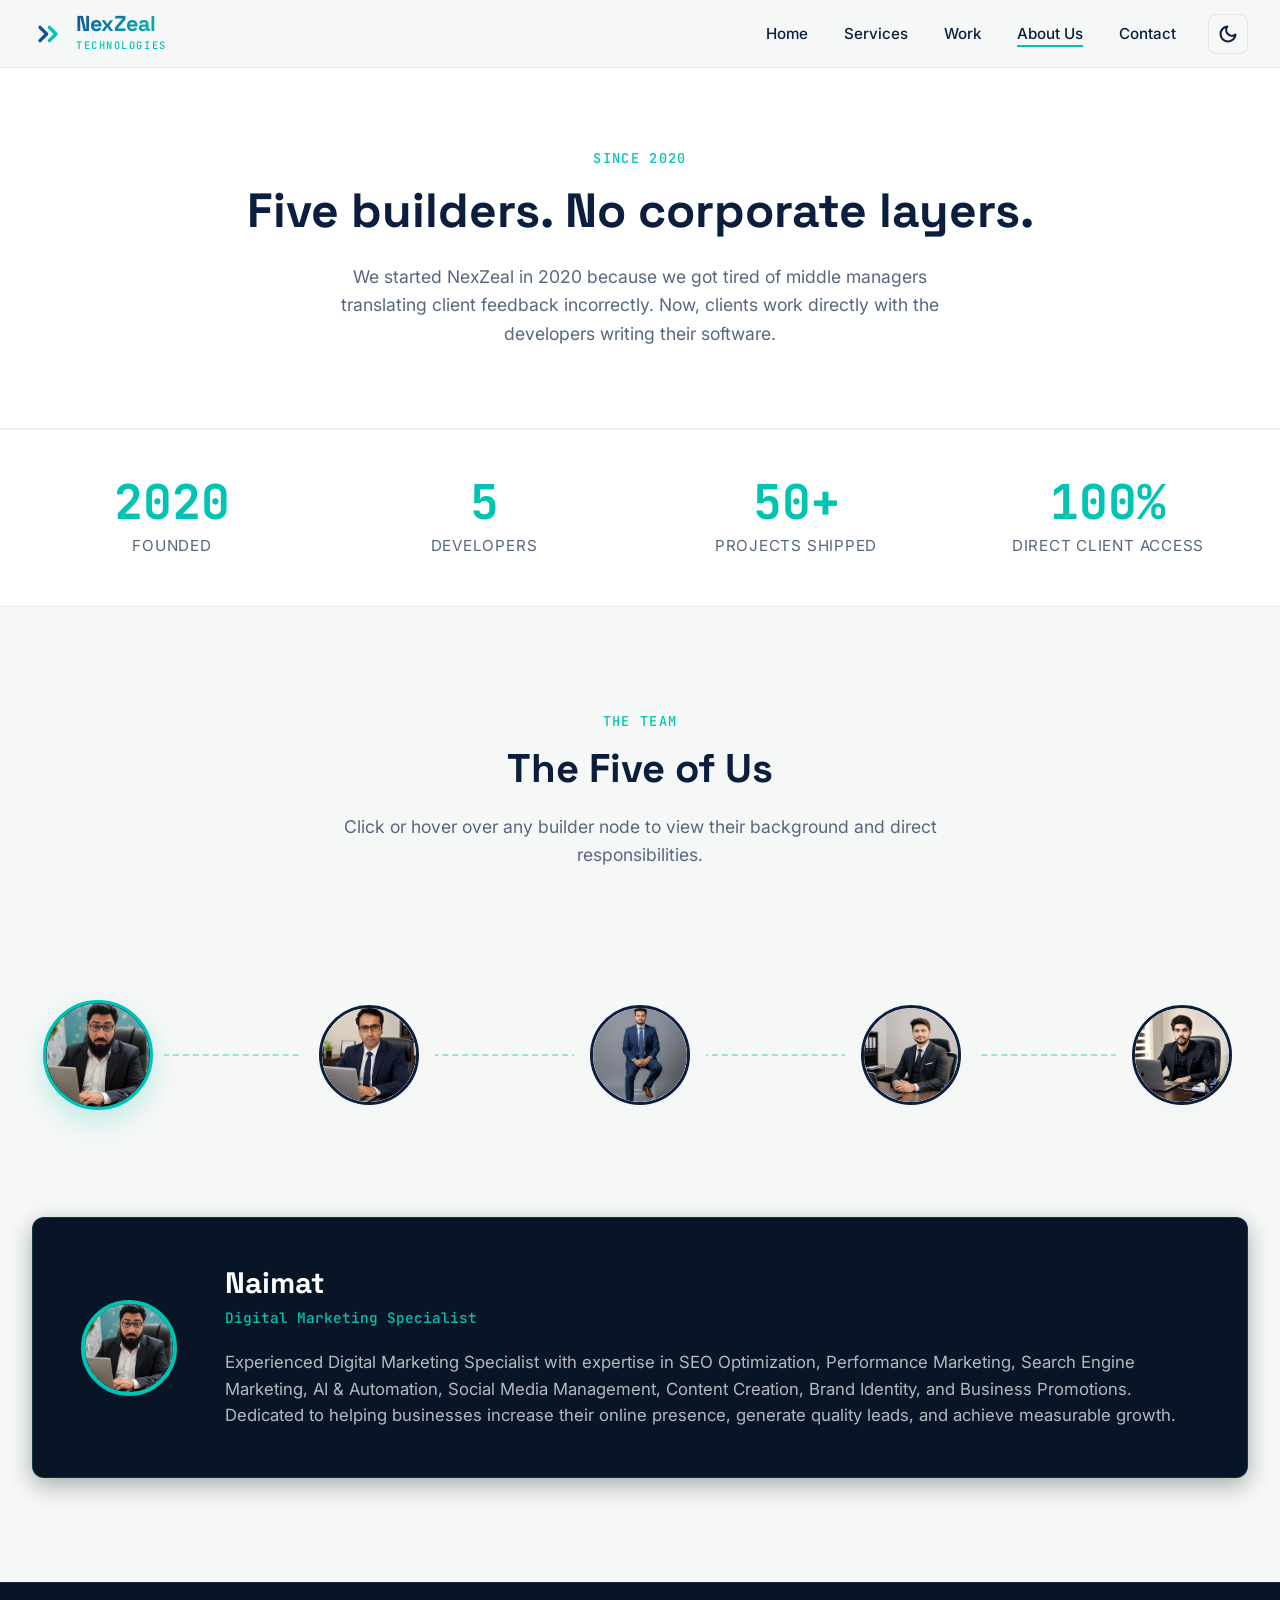
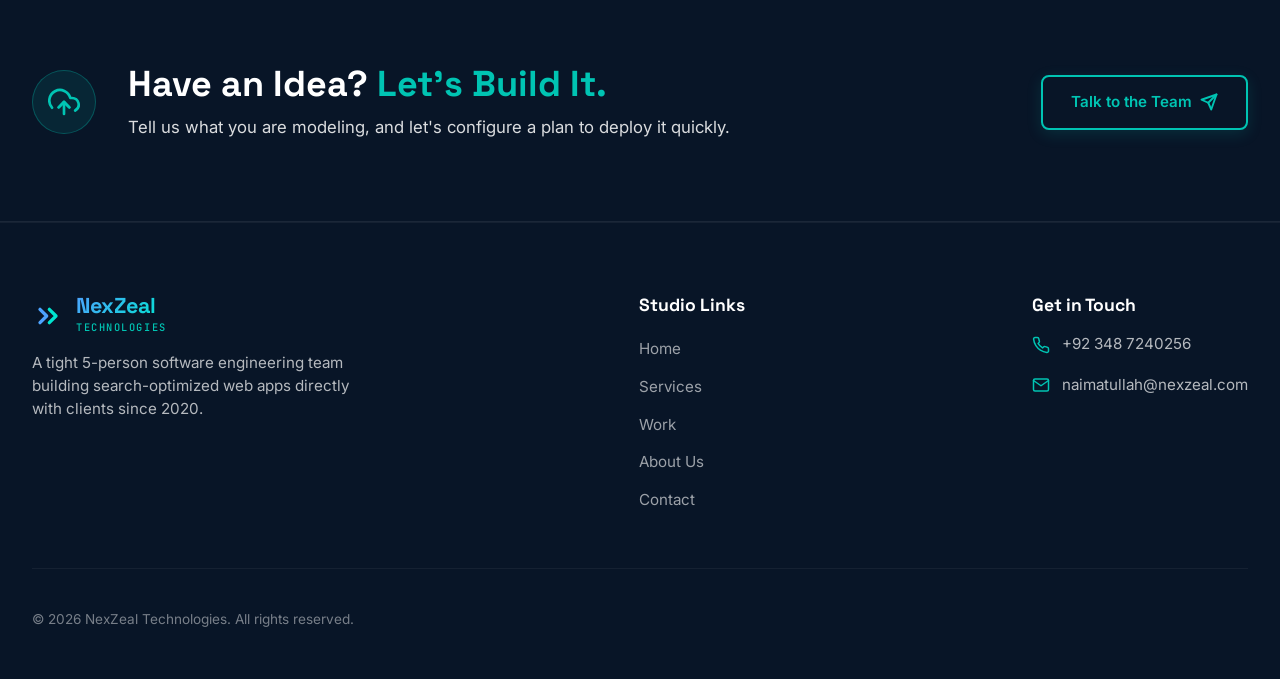
==== commit c1127092: "Polish hero design, header height, contrast, and dots-to-lines style" ====
--- a/about.html
+++ b/about.html
@@ -6,7 +6,7 @@
     <title>About Us — NexZeal Technologies Team</title>
     <meta name="description" content="Meet Naimat, Sohail, Haseeb, Hamza, and Irfan — the hands-on engineering team behind NexZeal.">
     <!-- CSS Link -->
-    <link rel="stylesheet" href="css/main.css?v=1.2.8">
+    <link rel="stylesheet" href="css/main.css?v=1.2.12">
     <script>
         if (localStorage.getItem('theme') === 'dark') {
             document.documentElement.classList.add('dark-theme');
@@ -282,6 +282,6 @@
     </footer>
 
     <!-- Script File -->
-    <script src="js/main.js?v=1.2.8"></script>
+    <script src="js/main.js?v=1.2.12"></script>
 </body>
 </html>
--- a/css/main.css
+++ b/css/main.css
@@ -308,7 +308,7 @@
    NAVIGATION BAR
    ========================================================================== */
 .navbar {
-    height: 80px;
+    height: 68px;
     background-color: var(--color-paper);
     border-bottom: 1px solid var(--border-color);
     position: sticky;
@@ -468,9 +468,35 @@
    HERO SECTION
    ========================================================================== */
 .hero-section {
-    padding: 3rem 0 6rem 0;
+    padding: 2.5rem 0 4.5rem 0;
     position: relative;
     overflow: hidden;
+    background-image: linear-gradient(rgba(4, 10, 21, 0.88), rgba(4, 10, 21, 0.96)), url('../img/hero_background.png');
+    background-size: cover;
+    background-position: center;
+    background-repeat: no-repeat;
+    transition: background 0.3s ease;
+    border-bottom: 1px solid rgba(0, 196, 179, 0.15);
+}
+
+.light-theme .hero-section {
+    background-image: linear-gradient(rgba(255, 255, 255, 0.92), rgba(244, 246, 249, 0.96)), url('../img/hero_background.png');
+    border-bottom: 1px solid rgba(11, 30, 61, 0.08);
+}
+
+.hero-particles-canvas {
+    position: absolute;
+    top: 0;
+    left: 0;
+    width: 100%;
+    height: 100%;
+    z-index: 1;
+    pointer-events: none;
+}
+
+.hero-section .container {
+    position: relative;
+    z-index: 2;
 }
 
 .hero-grid {
@@ -529,9 +555,13 @@
 
 .hero-subtext {
     font-size: 1.2rem;
-    color: var(--color-slate);
+    color: #475569; /* high contrast Slate-600 for light theme */
     margin-bottom: 2.5rem;
     max-width: 580px;
+}
+
+.dark-theme .hero-subtext {
+    color: #cbd5e1; /* high contrast Slate-300 for dark theme */
 }
 
 .hero-actions {
@@ -1406,23 +1436,23 @@
 }
 
 .slider-dot {
-    width: 10px;
-    height: 10px;
-    border-radius: 50%;
-    background-color: rgba(8, 21, 39, 0.2);
+    width: 24px;
+    height: 3px;
+    border-radius: 2px;
+    background-color: rgba(8, 21, 39, 0.25);
     cursor: pointer;
-    transition: all 0.3s ease;
+    transition: all 0.3s cubic-bezier(0.16, 1, 0.3, 1);
 }
 
 .slider-dot.active {
-    width: 28px;
-    border-radius: 5px;
+    width: 40px;
+    border-radius: 2px;
     background-color: var(--color-teal-bright);
     box-shadow: 0 0 10px rgba(0, 229, 208, 0.5);
 }
 
 .dark-theme .slider-dot {
-    background-color: rgba(255, 255, 255, 0.2);
+    background-color: rgba(255, 255, 255, 0.25);
 }
 
 .dark-theme .slider-dot.active {
@@ -1475,12 +1505,13 @@
         align-items: center;
     }
     .slider-dot {
-        width: 8px;
-        height: 8px;
+        width: 16px;
+        height: 3px;
+        border-radius: 2px;
     }
     .slider-dot.active {
-        width: 20px;
-        border-radius: 4px;
+        width: 28px;
+        border-radius: 2px;
         background-color: #00c4b3;
         box-shadow: 0 0 8px rgba(0, 196, 179, 0.4);
     }
@@ -1871,7 +1902,7 @@
     letter-spacing: 0.05em;
 }
 
-/* The Four of Us Badge Interface */
+/* The Five of Us Badge Interface */
 .team-container {
     margin-top: 4.5rem;
 }
@@ -2479,10 +2510,8 @@
         overflow-x: auto !important;
         scroll-snap-type: x mandatory !important;
         gap: 1.25rem !important;
-        padding: 0.5rem 0.25rem 1.5rem 0.25rem !important;
-        margin: 0 -1.25rem 2rem -1.25rem !important;
-        padding-left: 1.25rem !important;
-        padding-right: 1.25rem !important;
+        padding: 0.5rem 0 1.5rem 0 !important;
+        margin: 0 0 2rem 0 !important;
         scrollbar-width: none;
         -webkit-overflow-scrolling: touch !important;
     }
@@ -2513,17 +2542,17 @@
     }
     
     .work-dot {
-        width: 8px;
-        height: 8px;
-        border-radius: 50%;
-        background-color: rgba(255, 255, 255, 0.2);
+        width: 16px;
+        height: 3px;
+        border-radius: 2px;
+        background-color: rgba(255, 255, 255, 0.25);
         cursor: pointer;
         transition: all 0.3s ease;
     }
     
     .work-dot.active {
-        width: 20px;
-        border-radius: 4px;
+        width: 28px;
+        border-radius: 2px;
         background-color: #00c4b3;
         box-shadow: 0 0 8px rgba(0, 196, 179, 0.4);
     }
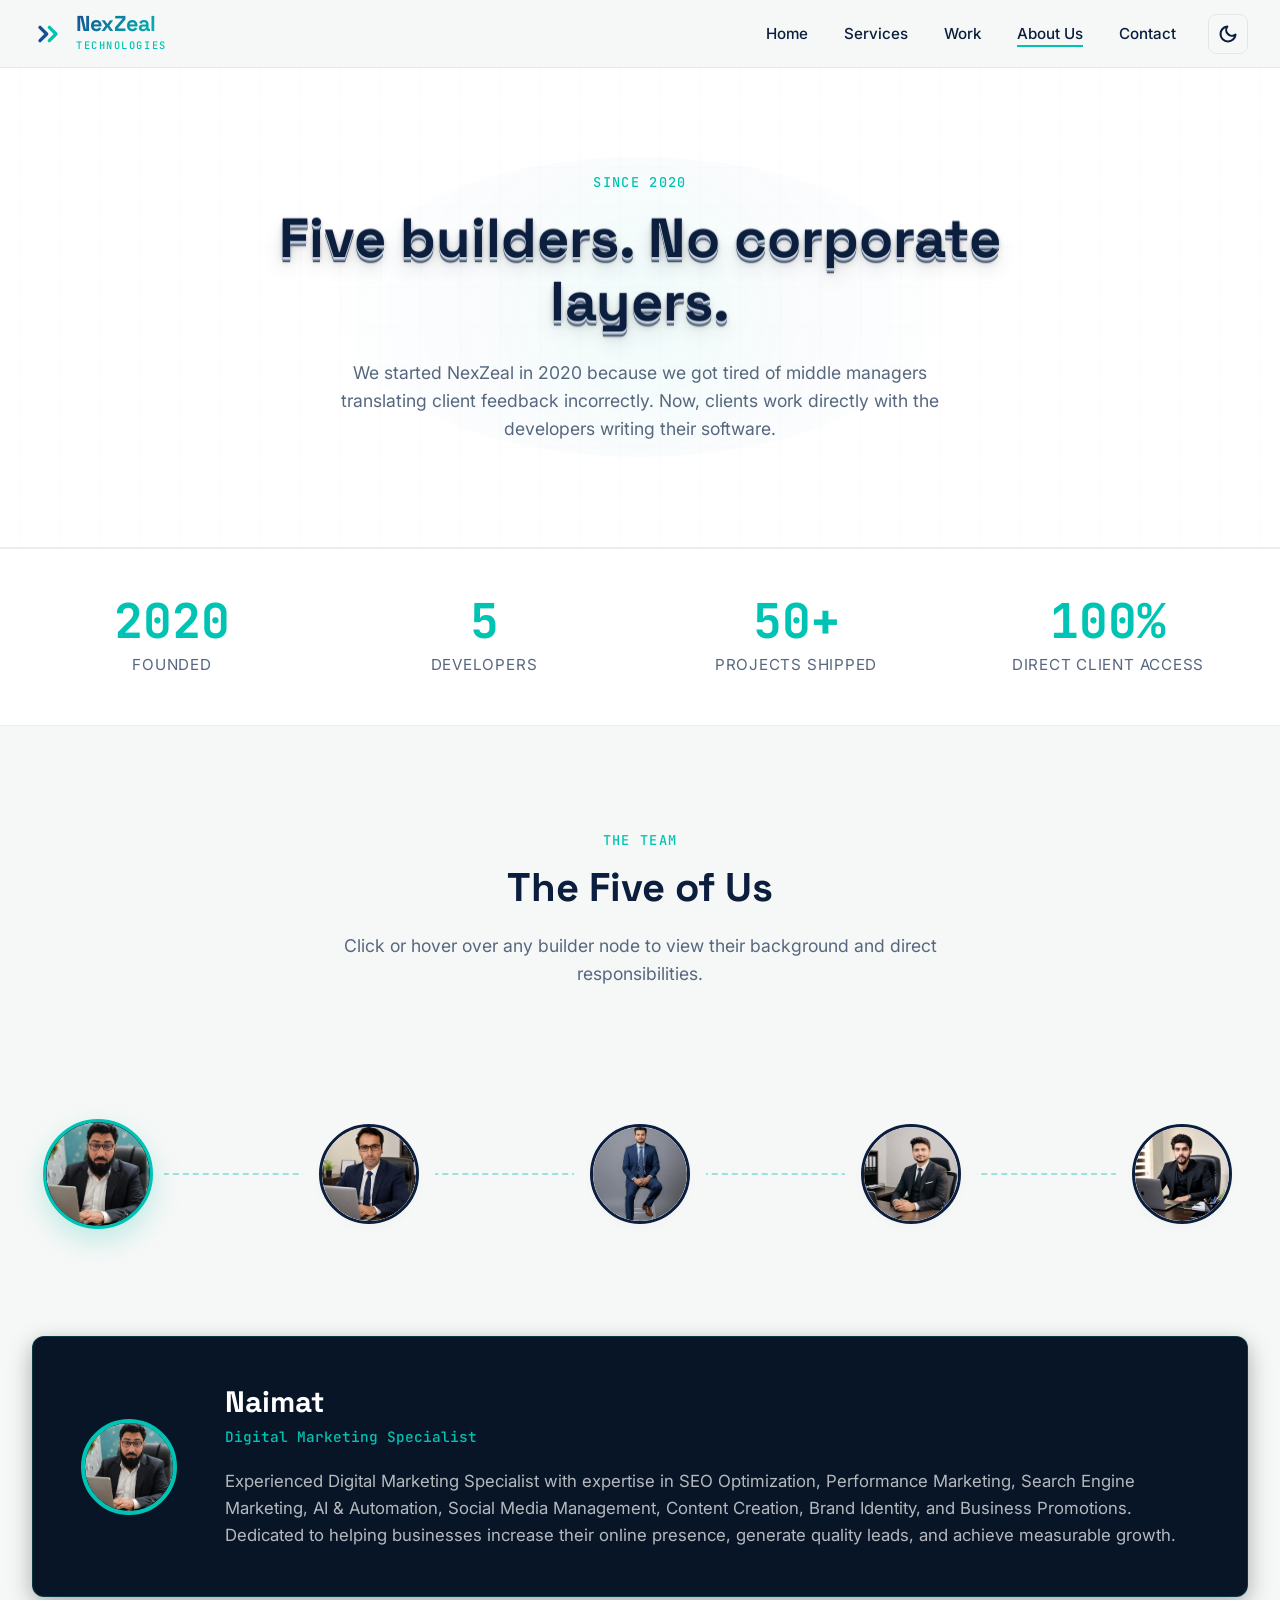
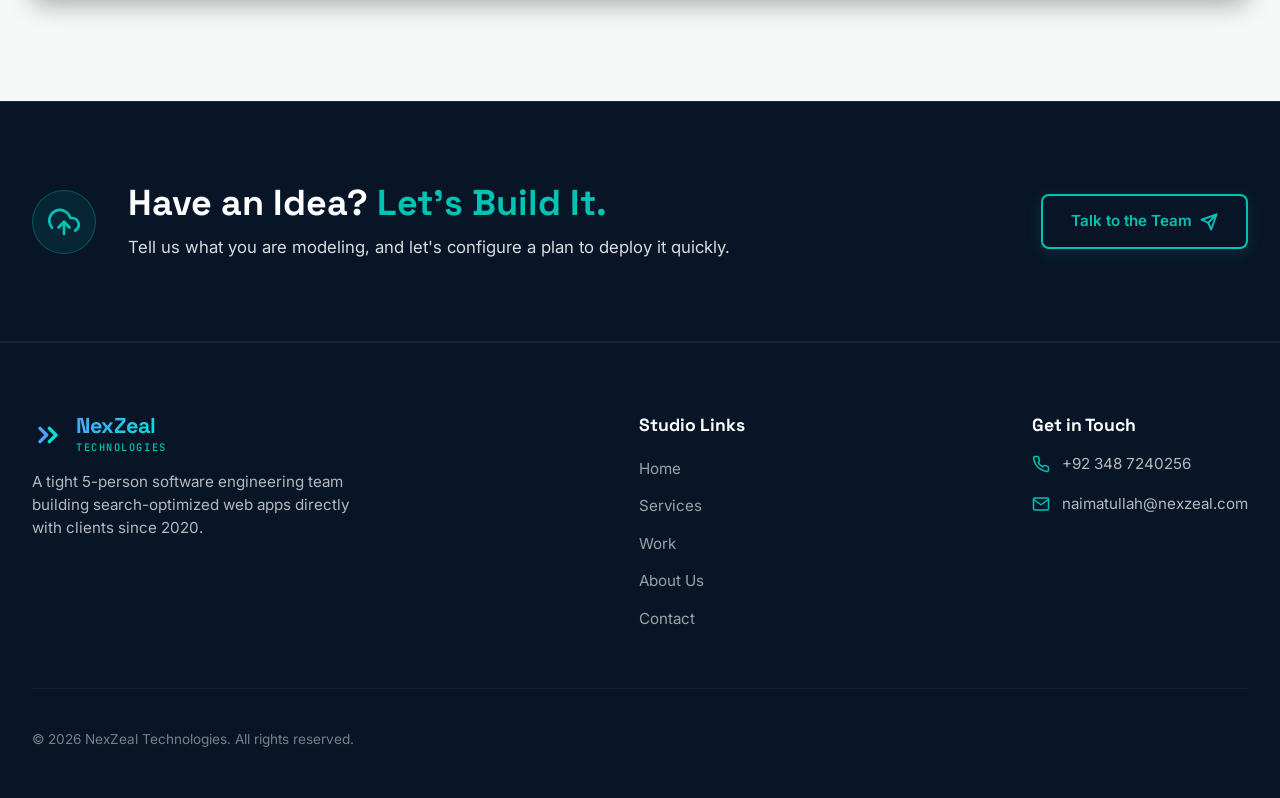
==== commit 153791c3: "H" ====
--- a/about.html
+++ b/about.html
@@ -6,7 +6,7 @@
     <title>About Us — NexZeal Technologies Team</title>
     <meta name="description" content="Meet Naimat, Sohail, Haseeb, Hamza, and Irfan — the hands-on engineering team behind NexZeal.">
     <!-- CSS Link -->
-    <link rel="stylesheet" href="css/main.css?v=1.2.12">
+    <link rel="stylesheet" href="css/main.css?v=1.2.14">
     <script>
         if (localStorage.getItem('theme') === 'dark') {
             document.documentElement.classList.add('dark-theme');
@@ -92,10 +92,10 @@
     <!-- ==========================================================================
        B. PAGE HEADER
        ========================================================================== -->
-    <header class="section-padding" style="background-color: var(--color-white); border-bottom: 1px solid var(--border-color); padding: 5rem 0;">
+    <header class="inner-header">
         <div class="container" style="text-align: center;">
             <span class="section-eyebrow">SINCE 2020</span>
-            <h1 class="section-title reveal" style="font-size: 3rem; max-width: 800px; margin: 0 auto 1.5rem;">Five builders. No corporate layers.</h1>
+            <h1 class="section-title inner-page-title reveal">Five builders. No corporate layers.</h1>
             <p class="section-subtext reveal" style="max-width: 600px; margin: 0 auto;">We started NexZeal in 2020 because we got tired of middle managers translating client feedback incorrectly. Now, clients work directly with the developers writing their software.</p>
         </div>
     </header>
@@ -282,6 +282,6 @@
     </footer>
 
     <!-- Script File -->
-    <script src="js/main.js?v=1.2.12"></script>
+    <script src="js/main.js?v=1.2.14"></script>
 </body>
 </html>
--- a/css/main.css
+++ b/css/main.css
@@ -471,17 +471,17 @@
     padding: 2.5rem 0 4.5rem 0;
     position: relative;
     overflow: hidden;
-    background-image: linear-gradient(rgba(4, 10, 21, 0.88), rgba(4, 10, 21, 0.96)), url('../img/hero_background.png');
+    background-image: linear-gradient(rgba(255, 255, 255, 0.92), rgba(244, 246, 249, 0.96)), url('../img/hero_background.png');
     background-size: cover;
     background-position: center;
     background-repeat: no-repeat;
     transition: background 0.3s ease;
+    border-bottom: 1px solid rgba(11, 30, 61, 0.08);
+}
+
+.dark-theme .hero-section {
+    background-image: linear-gradient(rgba(4, 10, 21, 0.88), rgba(4, 10, 21, 0.96)), url('../img/hero_background.png');
     border-bottom: 1px solid rgba(0, 196, 179, 0.15);
-}
-
-.light-theme .hero-section {
-    background-image: linear-gradient(rgba(255, 255, 255, 0.92), rgba(244, 246, 249, 0.96)), url('../img/hero_background.png');
-    border-bottom: 1px solid rgba(11, 30, 61, 0.08);
 }
 
 .hero-particles-canvas {
@@ -529,6 +529,11 @@
     line-height: 1.15;
     margin-bottom: 1.5rem;
     letter-spacing: -0.01em;
+    color: var(--color-navy-ink);
+}
+
+.dark-theme .hero-title {
+    color: #ffffff;
 }
 
 /* Word-by-word Hero Title reveal */
@@ -561,7 +566,7 @@
 }
 
 .dark-theme .hero-subtext {
-    color: #cbd5e1; /* high contrast Slate-300 for dark theme */
+    color: #f8fafc; /* super bright Slate-50 for dark theme */
 }
 
 .hero-actions {
@@ -3262,4 +3267,134 @@
     }
 }
 
-
+/* ==========================================================================
+   INNER PAGES - 3D TYPOGRAPHY AND ANIMATIONS
+   ========================================================================== */
+.inner-header {
+    background-color: var(--color-white) !important;
+    border-bottom: 1px solid var(--border-color) !important;
+    padding: 6.5rem 0 !important;
+    position: relative;
+    overflow: visible !important; /* critical for 3D shadows */
+    z-index: 1;
+    perspective: 1000px;
+    transform-style: preserve-3d;
+}
+
+/* Subtle background grid pattern to enhance 3D depth */
+.inner-header::before {
+    content: '';
+    position: absolute;
+    top: 0;
+    left: 0;
+    width: 100%;
+    height: 100%;
+    background-image: 
+        linear-gradient(rgba(11, 30, 61, 0.02) 1px, transparent 1px),
+        linear-gradient(90deg, rgba(11, 30, 61, 0.02) 1px, transparent 1px);
+    background-size: 40px 40px;
+    background-position: center center;
+    pointer-events: none;
+    z-index: -1;
+    opacity: 0.8;
+}
+
+.dark-theme .inner-header::before {
+    background-image: 
+        linear-gradient(rgba(0, 196, 179, 0.04) 1px, transparent 1px),
+        linear-gradient(90deg, rgba(0, 196, 179, 0.04) 1px, transparent 1px);
+    opacity: 1;
+}
+
+/* Accent radial light glow behind the 3D title */
+.inner-header::after {
+    content: '';
+    position: absolute;
+    top: 50%;
+    left: 50%;
+    transform: translate(-50%, -50%);
+    width: 600px;
+    height: 300px;
+    background: radial-gradient(circle, rgba(0, 196, 179, 0.06) 0%, rgba(21, 79, 147, 0.02) 50%, transparent 100%);
+    pointer-events: none;
+    z-index: -1;
+    border-radius: 50%;
+}
+
+.dark-theme .inner-header::after {
+    background: radial-gradient(circle, rgba(0, 196, 179, 0.12) 0%, rgba(21, 79, 147, 0.04) 60%, transparent 100%);
+}
+
+.inner-page-title {
+    font-size: 3.5rem !important; /* Elevated size */
+    font-weight: 800;
+    line-height: 1.15;
+    max-width: 800px;
+    margin: 0 auto 1.5rem !important;
+    display: inline-block;
+    position: relative;
+    transform-style: preserve-3d;
+    transform: translateZ(30px) rotateX(8deg);
+    transition: transform 0.8s cubic-bezier(0.16, 1, 0.3, 1), text-shadow 0.8s cubic-bezier(0.16, 1, 0.3, 1);
+    cursor: default;
+    
+    /* 3D volumetric light mode shadow stack */
+    text-shadow: 
+        0 1px 0 #e2e8f0,
+        0 2px 0 #cbd5e1,
+        0 3px 0 #94a3b8,
+        0 4px 0 #64748b,
+        0 5px 0 #475569,
+        0 6px 1px rgba(11, 30, 61, 0.1),
+        0 0 5px rgba(11, 30, 61, 0.05),
+        0 1px 3px rgba(11, 30, 61, 0.15),
+        0 3px 5px rgba(11, 30, 61, 0.12),
+        0 6px 10px rgba(11, 30, 61, 0.12),
+        0 12px 20px rgba(11, 30, 61, 0.12);
+}
+
+.dark-theme .inner-page-title {
+    color: #ffffff;
+    /* 3D volumetric dark mode shadow stack with a subtle teal/blue glow */
+    text-shadow: 
+        0 1px 0 rgba(0, 196, 179, 0.35),
+        0 2px 0 rgba(0, 196, 179, 0.3),
+        0 3px 0 rgba(0, 196, 179, 0.25),
+        0 4px 0 rgba(21, 79, 147, 0.35),
+        0 5px 0 rgba(21, 79, 147, 0.35),
+        0 6px 0 rgba(21, 79, 147, 0.25),
+        0 7px 1px rgba(0, 0, 0, 0.4),
+        0 0 10px rgba(0, 196, 179, 0.15),
+        0 1px 4px rgba(0, 0, 0, 0.5),
+        0 4px 8px rgba(0, 0, 0, 0.4),
+        0 8px 16px rgba(0, 0, 0, 0.4),
+        0 16px 25px rgba(0, 196, 179, 0.2);
+}
+
+/* Fluid mouse tracking responsiveness */
+.inner-header:hover .inner-page-title {
+    transition: transform 0.15s cubic-bezier(0.25, 0.8, 0.25, 1), text-shadow 0.15s cubic-bezier(0.25, 0.8, 0.25, 1);
+}
+
+/* Beautiful responsive scaling for title size */
+@media (max-width: 768px) {
+    .inner-page-title {
+        font-size: 2.5rem !important;
+    }
+}
+
+/* Custom reveal state overrides specifically for inner page titles to enter from 3D space */
+.inner-page-title.reveal {
+    opacity: 0 !important;
+    transform: translateZ(-200px) rotateX(-60deg) rotateY(10deg) !important;
+    filter: blur(8px) !important;
+    transition: opacity 0.9s cubic-bezier(0.16, 1, 0.3, 1), transform 0.9s cubic-bezier(0.16, 1, 0.3, 1), filter 0.9s cubic-bezier(0.16, 1, 0.3, 1) !important;
+}
+
+.inner-page-title.reveal.revealed {
+    opacity: 1 !important;
+    transform: translateZ(30px) rotateX(8deg) rotateY(0deg) !important;
+    filter: blur(0) !important;
+}
+
+
